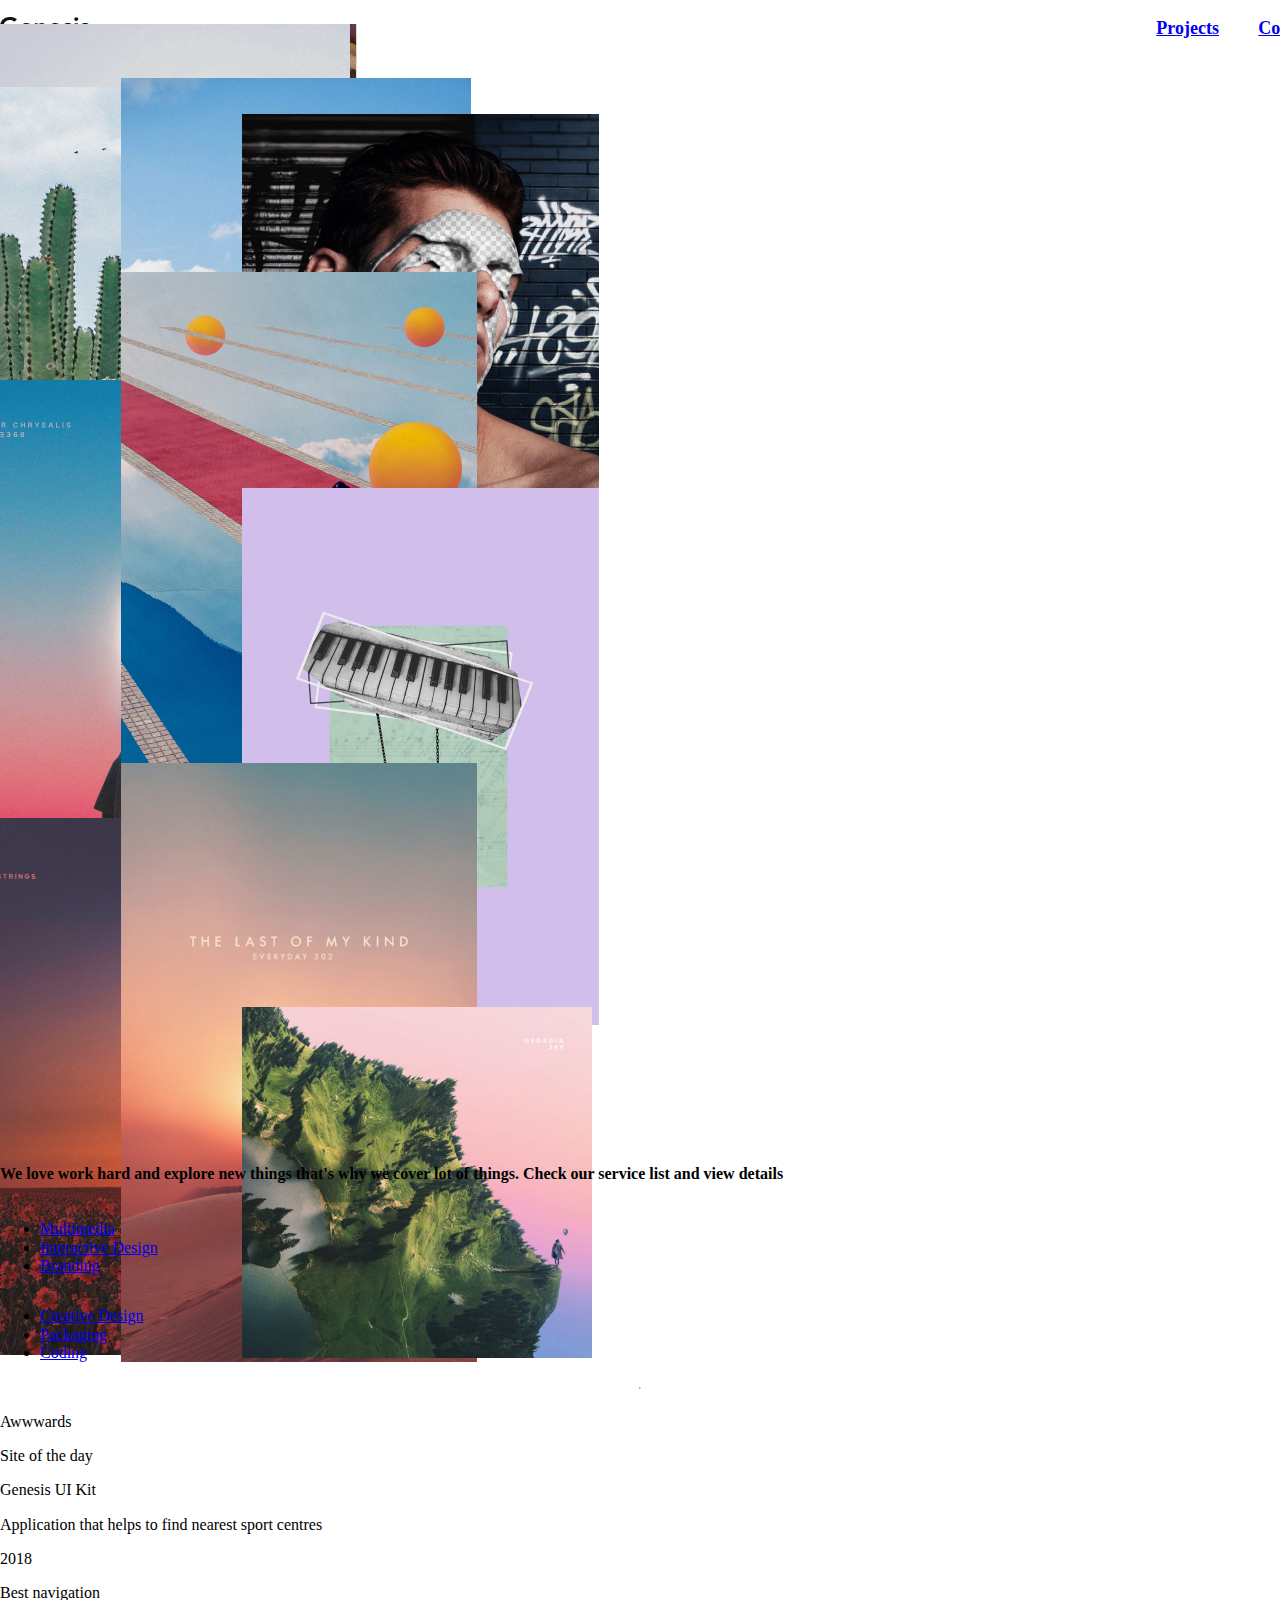
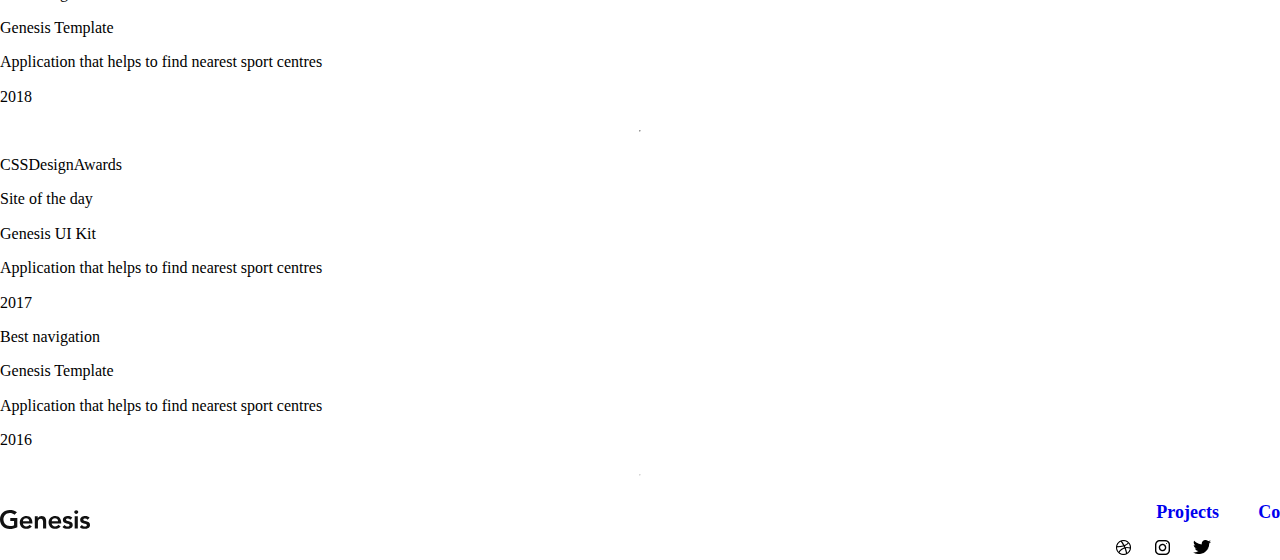
==== index.html @ 56c08fa0 "grid added" ====
<!DOCTYPE html>
<html lang="en">
    <head>
        
        <meta charset="utf-8">
        <meta name="viewport" content="width=device-width, initial-scale=1.0">
        <link rel="preconnect" href="https://fonts.googleapis.com">
        <link rel="preconnect" href="https://fonts.gstatic.com" crossorigin>
        <link href="https://fonts.googleapis.com/css2?family=Mulish&display=swap" rel="stylesheet"> 
        <link rel="stylesheet" href="styles/normalize.css">
        <link rel="stylesheet" href="styles/index.css"> 
        <title>Genesis</title>
    </head>
<body>
    <div class="content-container"><!--remove-->
     
        <nav class="header">
            
            <div>
               <a class="header-logo" href="#"><img src="images/Logo.svg" alt="logo"></a>
            </div>
            <div class="header-links">
            <ul> 
                <li><a class="header-text" href="pages/project-details.html">Projects</a></li>
                <li><a class="header-text" href="pages/contact.html">Contact</a></li>
            </ul>
            </div>
            
        </nav>
    </div>
    <div>
        <h2 class="main-title">Shooting Stars</h2>
        <p class="title-info">Hello, I'm Bakhtiyar Sattarov, product designer with 
            experience in studios and startups</p>
    </div>
        <div>
        <p class="design-line">______</p>
        <p>Design is about progress</p>

        </div>
        <div class="collage-container">
            <img class="collage1" src="images/Img1.png" alt="">
            <img class="collage2" src="images/Img2.png" alt="">
            <img class="collage3" src="images/Img3.png" alt="">
            <img class="collage4" src="images/Img4.png" alt="">
            <img class="collage5" src="images/Img5.png" alt="">
            <img class="collage6" src="images/Img6.png" alt="">
            <img class="collage7" src="images/Img7.png" alt="">
            <img class="collage8" src="images/Img8.png" alt="">
            <img class="collage9" src="images/Img9.png" alt="">
            <img class="collage10" src="images/Img10.png" alt="">
            <img class="collage11" src="images/Img11.png" alt="">
            <img class="collage12" src="images/Img12.png" alt="">
        </div>
        <div>
            <h4 class="heading-text">We love work hard and explore new things that's why
                we cover lot of things. Check our service list and view details</h4>
        </div>
        <div>
    <ul>
        <li><a class="service-1" href="#">Multimedia</a></li>
        <li><a class="service-1" href="#">Interactive Design</a></li>
        <li><a class="service-1" href="#">Branding</a></li>
    </ul>
</div>
<div>
    
    <ul>
        <li><a class="service-2" href="#">Creative Design</a></li>
        <li><a class="service-2" href="#">Packaging</a></li>
        <li><a class="service-2" href="#">Coding</a></li>
    </ul>
</div>
<hr class="line-1">

<div class>
    <p class="awards-main-txt">Awwwards</p>
    <p class="awards-bold-txt">Site of the day</p>
    <p class="awards-regular-txt">Genesis UI Kit</p>
    <p class="awards-light-txt">Application that helps to find nearest sport centres</p>
    <p class="awards-year">2018</p>

    <p class="awards-bold-txt">Best navigation</p>
    <p class="awards-regular-txt">Genesis Template</p>
    <p class="awards-light-txt">Application that helps to find nearest sport centres</p>
    <p class="awards-year">2018</p>
    </div>
    <hr>
    <div>
    <p class="awards-main-txt">CSSDesignAwards</p>
    <p class="awards-bold-txt">Site of the day</p>
    <p class="awards-regular-txt">Genesis UI Kit</p>
    <p class="awards-light-txt">Application that helps to find nearest sport centres</p>
    <p class="awards-year">2017</p>
    <p class="awards-bold-txt">Best navigation</p>
    <p class="awards-regular-txt">Genesis Template</p>
    <p class="awards-light-txt">Application that helps to find nearest sport centres</p>
    <p class="awards-year">2016</p>
</div>
<hr class="footer-line">
    <footer>
        <div>
    <a class="footer-logo" href="#"><img src="images/Logo.svg" alt="logo"></a>
        </div>
        <div>
    <ul> 
        <li><a class="footer-links" href="pages/project-details.html">Projects</a></li>
        <li><a class="footer-links" href="pages/contact.html">Contact</a></li>
    </ul>
  <div class="footer-logos">
    <a href="#"><img src="images/dribbble-logo.png" alt="dribble logo"></a>
    <a href="#"><img src="images/instagram-logo.png" alt="instagram logo"></a>
    <a href="#"><img src="images/twitter-logo.png" alt="twitter logo"></a>
  </div>
</div>
</footer>

</body>
</html>
---- styles/index.css ----
.header{display:flex;justify-content:space-between;align-items:center}.header-text .links{display:flex;max-width:353px;width:100%;justify-content:space-between;align-items:center}.header ul{display:flex;font-size:18px;font-weight:700;max-width:163px;width:100%;list-style-type:none;justify-content:space-between}body{max-width:1400px;margin:auto;display:flex;flex-direction:column}.collage-container{display:grid;grid-template-columns:repeat(32,1fr);grid-template-rows:repeat(9,1fr);align-content:center;gap:1%;width:100%;height:100vh}.collage1{grid-column:1/9;grid-row:1/5}.collage2{grid-column:1/8;grid-row:1/5}.collage3{grid-column:1/12;grid-row:1/5}.collage4{grid-column:1/5;grid-row:8/18}.collage5{grid-column:4/7;grid-row:7/15}.collage6{grid-column:7/10;grid-row:11/19}.collage7{grid-column:1/5;grid-row:16/25}.collage8{grid-column:4/7;grid-row:14/24}.collage9{grid-column:7/10;grid-row:18/28}.collage10{grid-column:1/5;grid-row:24/33}.collage11{grid-column:4/7;grid-row:23/33}.collage12{grid-column:7/10;grid-row:27/33}footer{display:flex;justify-content:space-between;align-items:center}footer img{max-width:90px}footer .footer-text{display:flex;flex-direction:row-reverse}footer .links{display:flex;max-width:353px;width:100%;justify-content:space-between;align-items:center}footer ul{display:flex;font-size:18px;font-weight:700;max-width:163px;width:100%;list-style-type:none;justify-content:space-between}footer ul a{display:flex;text-decoration:none}footer .footer-logos{display:flex;justify-content:space-between;max-width:95px;width:100%}.footer-line{opacity:0.4}body{max-width:1400px;margin:auto;display:flex;flex-direction:column}h2{font-family:"mulish",sans-serif;color:#4A4FF2}
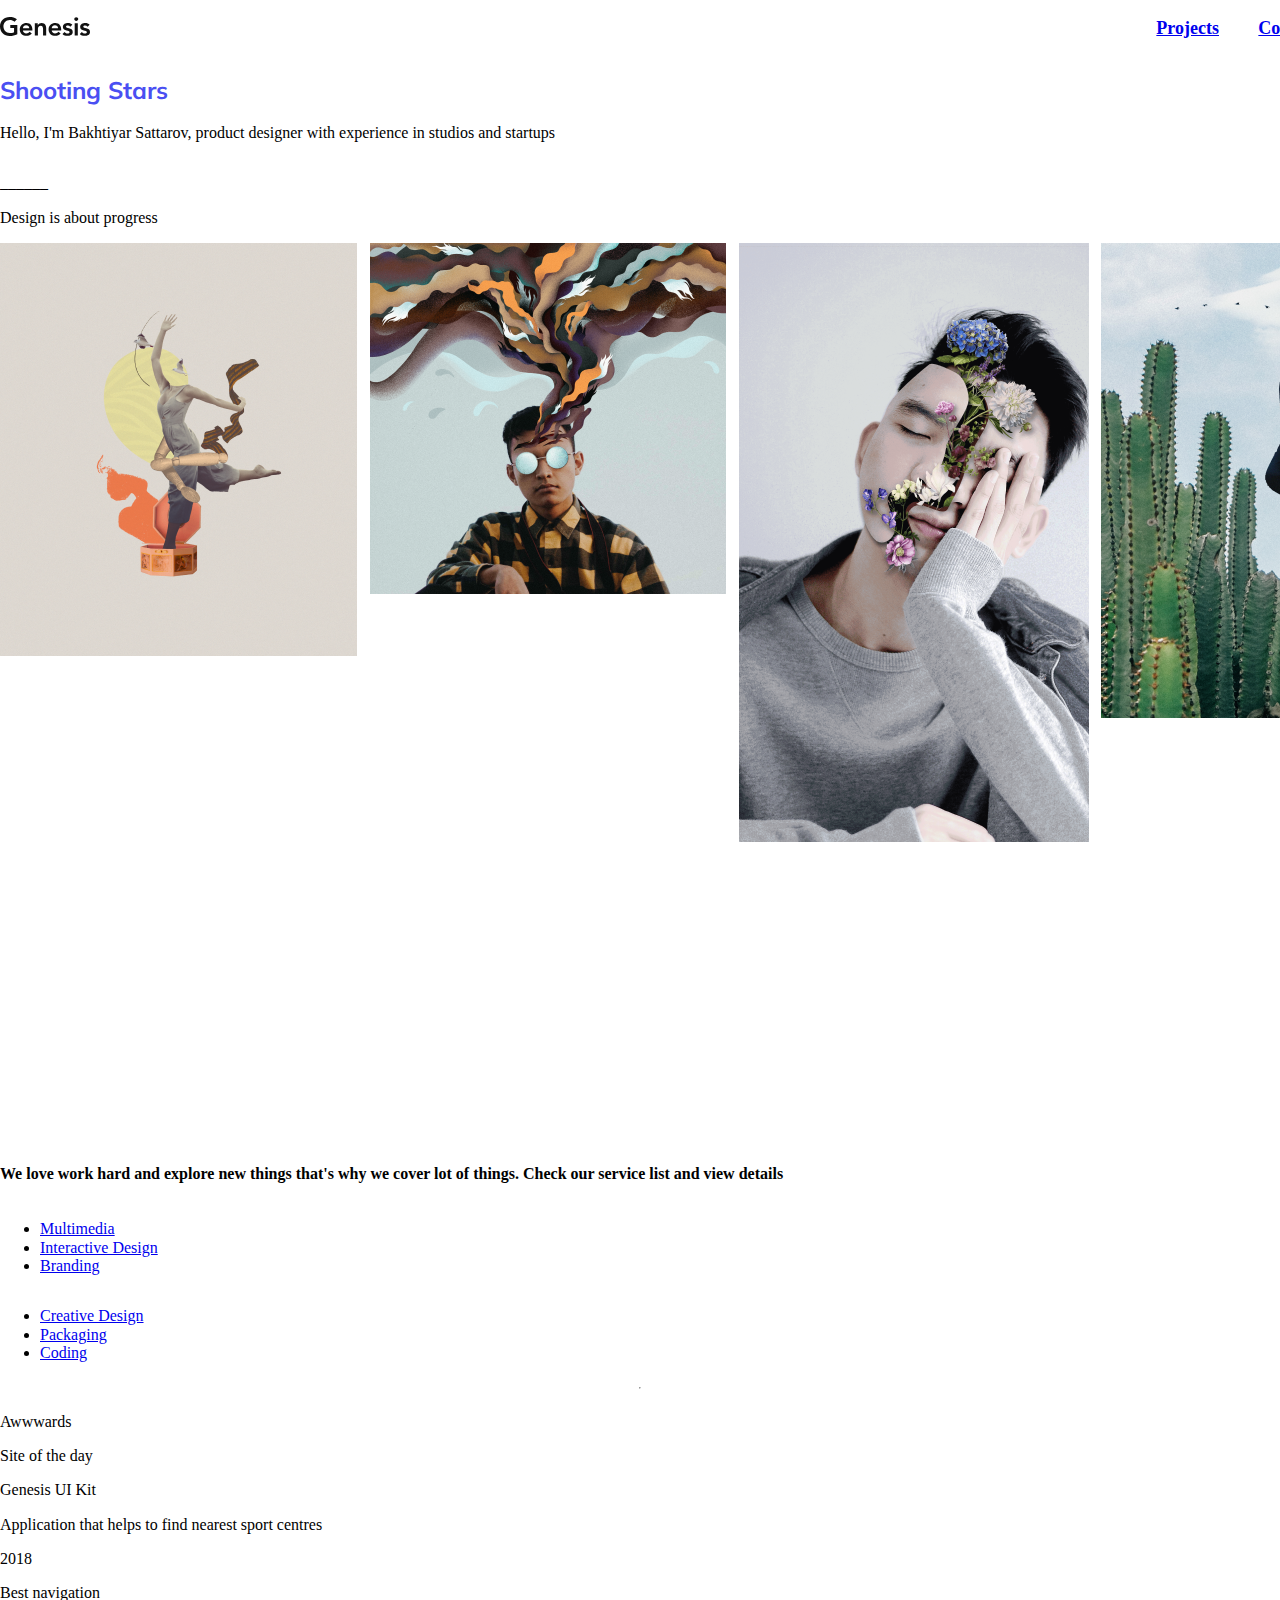
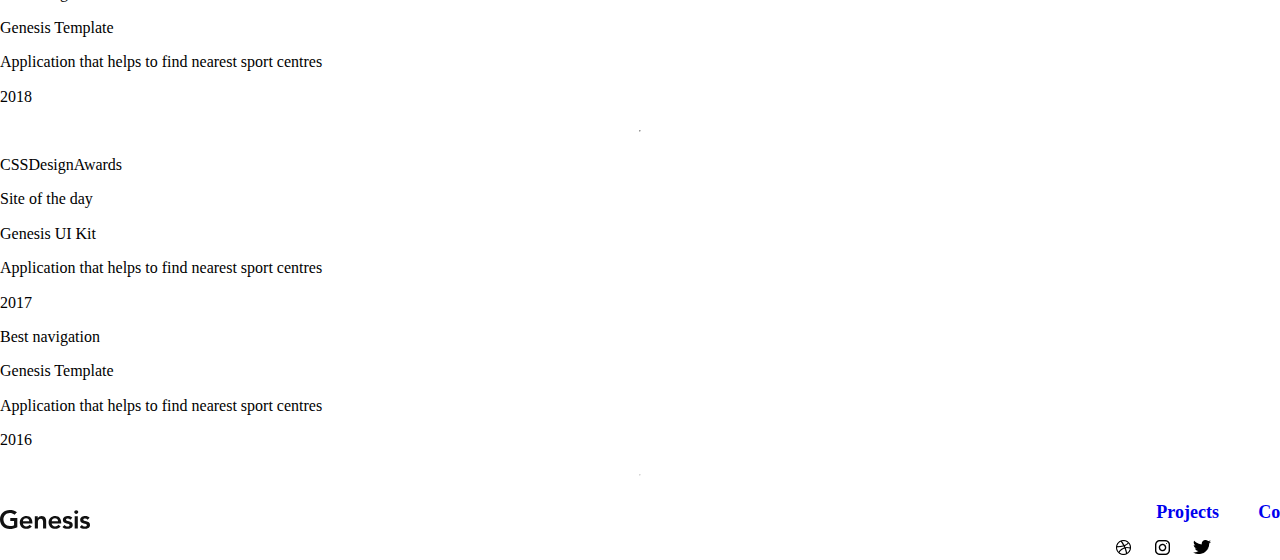
==== commit 2cbd804d: "configured grid" ====
--- a/index.html
+++ b/index.html
@@ -38,20 +38,22 @@
         <p>Design is about progress</p>
 
         </div>
+        <section class="img-position">
         <div class="collage-container">
-            <img class="collage1" src="images/Img1.png" alt="">
-            <img class="collage2" src="images/Img2.png" alt="">
-            <img class="collage3" src="images/Img3.png" alt="">
-            <img class="collage4" src="images/Img4.png" alt="">
-            <img class="collage5" src="images/Img5.png" alt="">
-            <img class="collage6" src="images/Img6.png" alt="">
-            <img class="collage7" src="images/Img7.png" alt="">
-            <img class="collage8" src="images/Img8.png" alt="">
-            <img class="collage9" src="images/Img9.png" alt="">
-            <img class="collage10" src="images/Img10.png" alt="">
-            <img class="collage11" src="images/Img11.png" alt="">
-            <img class="collage12" src="images/Img12.png" alt="">
+            <div class="collage-img1 column-left"><img class="collage1" src="images/Img1.png" alt="collage image"></div>
+            <div class="collage-img2 column-middle"><img class="collage2" src="images/Img2.png" alt="collage image"></div>
+            <div class="collage-img3 column-right"><img class="collage3" src="images/Img3.png" alt="collage image"></div>
+            <div class="collage-img4 column-left"><img class="collage4" src="images/Img4.png" alt="collage image"></div>
+            <div class="collage-img5 column-middle"><img class="collage5" src="images/Img5.png" alt="collage image"></div>
+            <div class="collage-img6 column-right"><img class="collage6" src="images/Img6.png" alt="collage image"></div>
+            <div class="collage-img7 column-left"><img class="collage7" src="images/Img7.png" alt="collage image"></div>
+            <div class="collage-img8 column-middle"><img class="collage8" src="images/Img8.png" alt="collage image"></div>
+            <div class="collage-img9 column-right"><img class="collage9" src="images/Img9.png" alt="collage image"></div>
+            <div class="collage-img10 column-left"><img class="collage10" src="images/Img10.png" alt="collage image"></div>
+            <div class="collage-img11 column-middle"><img class="collage11" src="images/Img11.png" alt="collage image"></div>
+            <div class="collage-img12 column-right"><img class="collage12" src="images/Img12.png" alt="collage image"></div>
         </div>
+        </section>
         <div>
             <h4 class="heading-text">We love work hard and explore new things that's why
                 we cover lot of things. Check our service list and view details</h4>
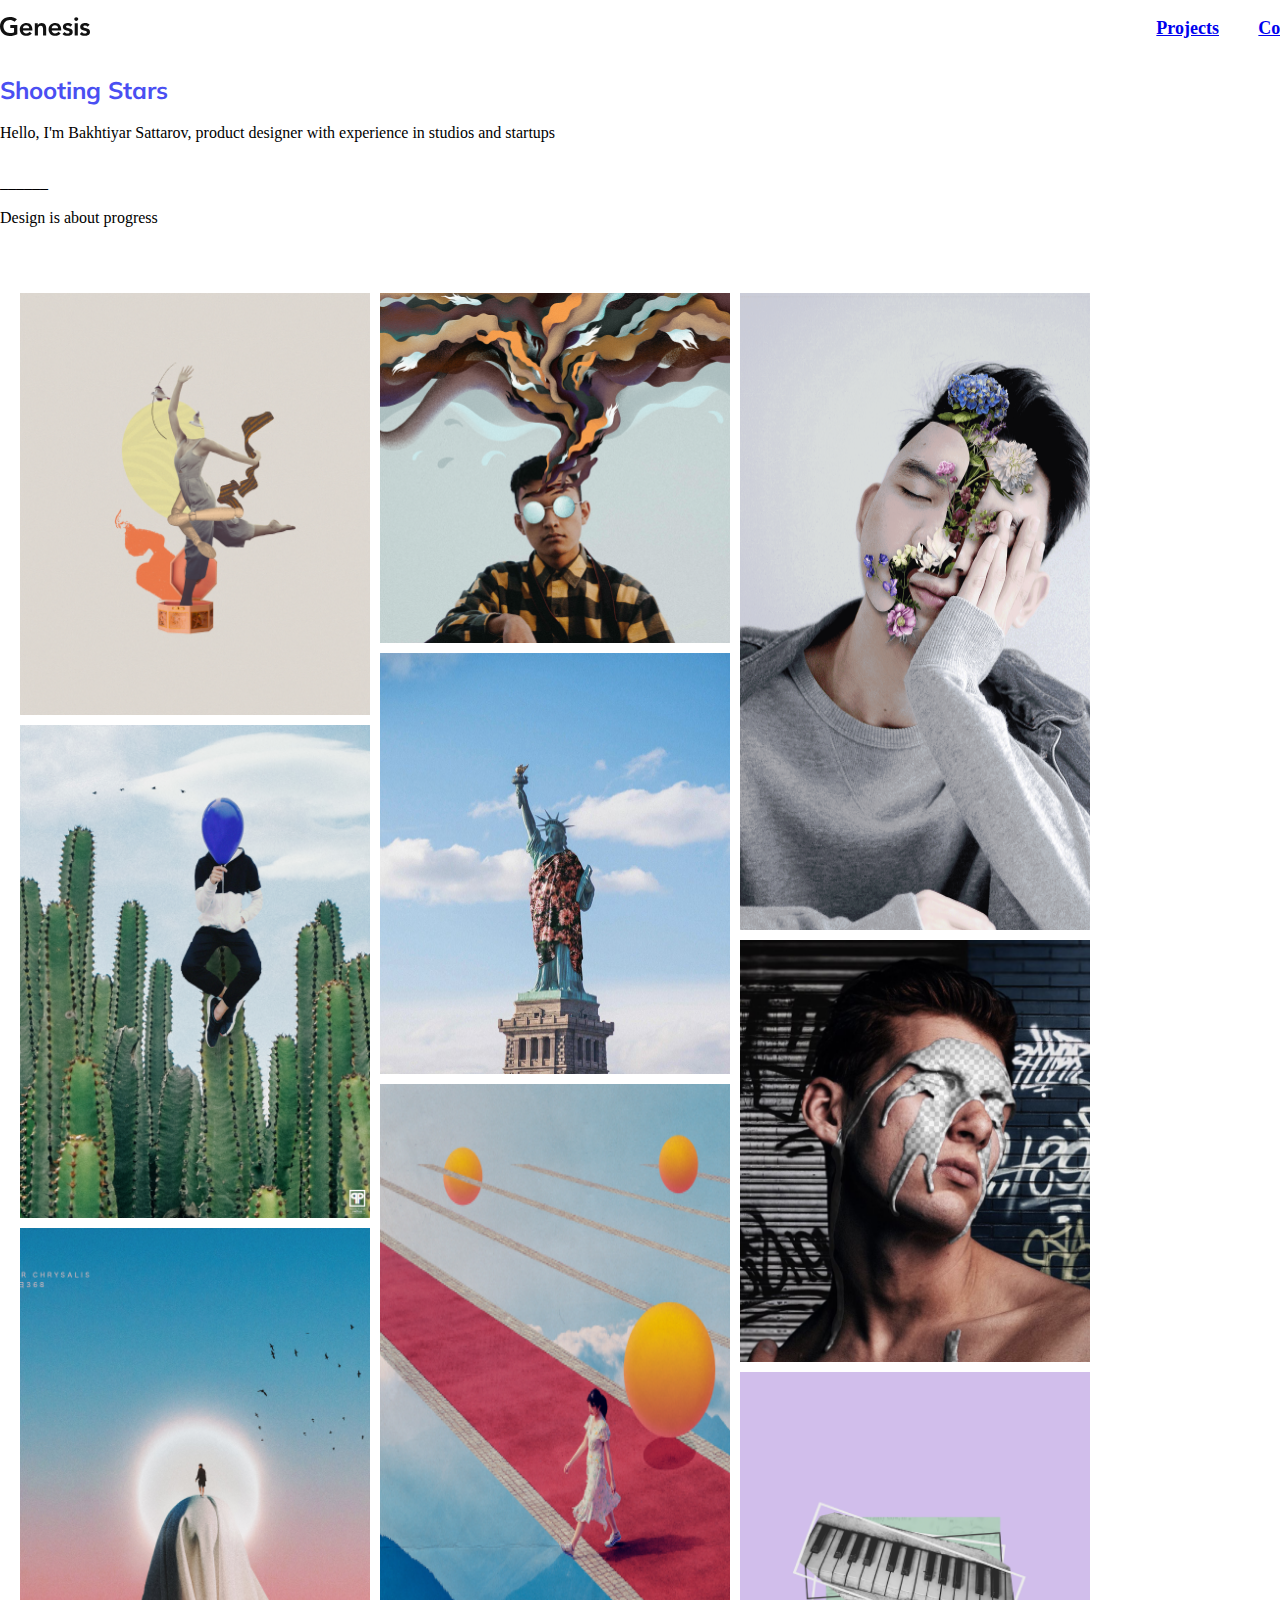
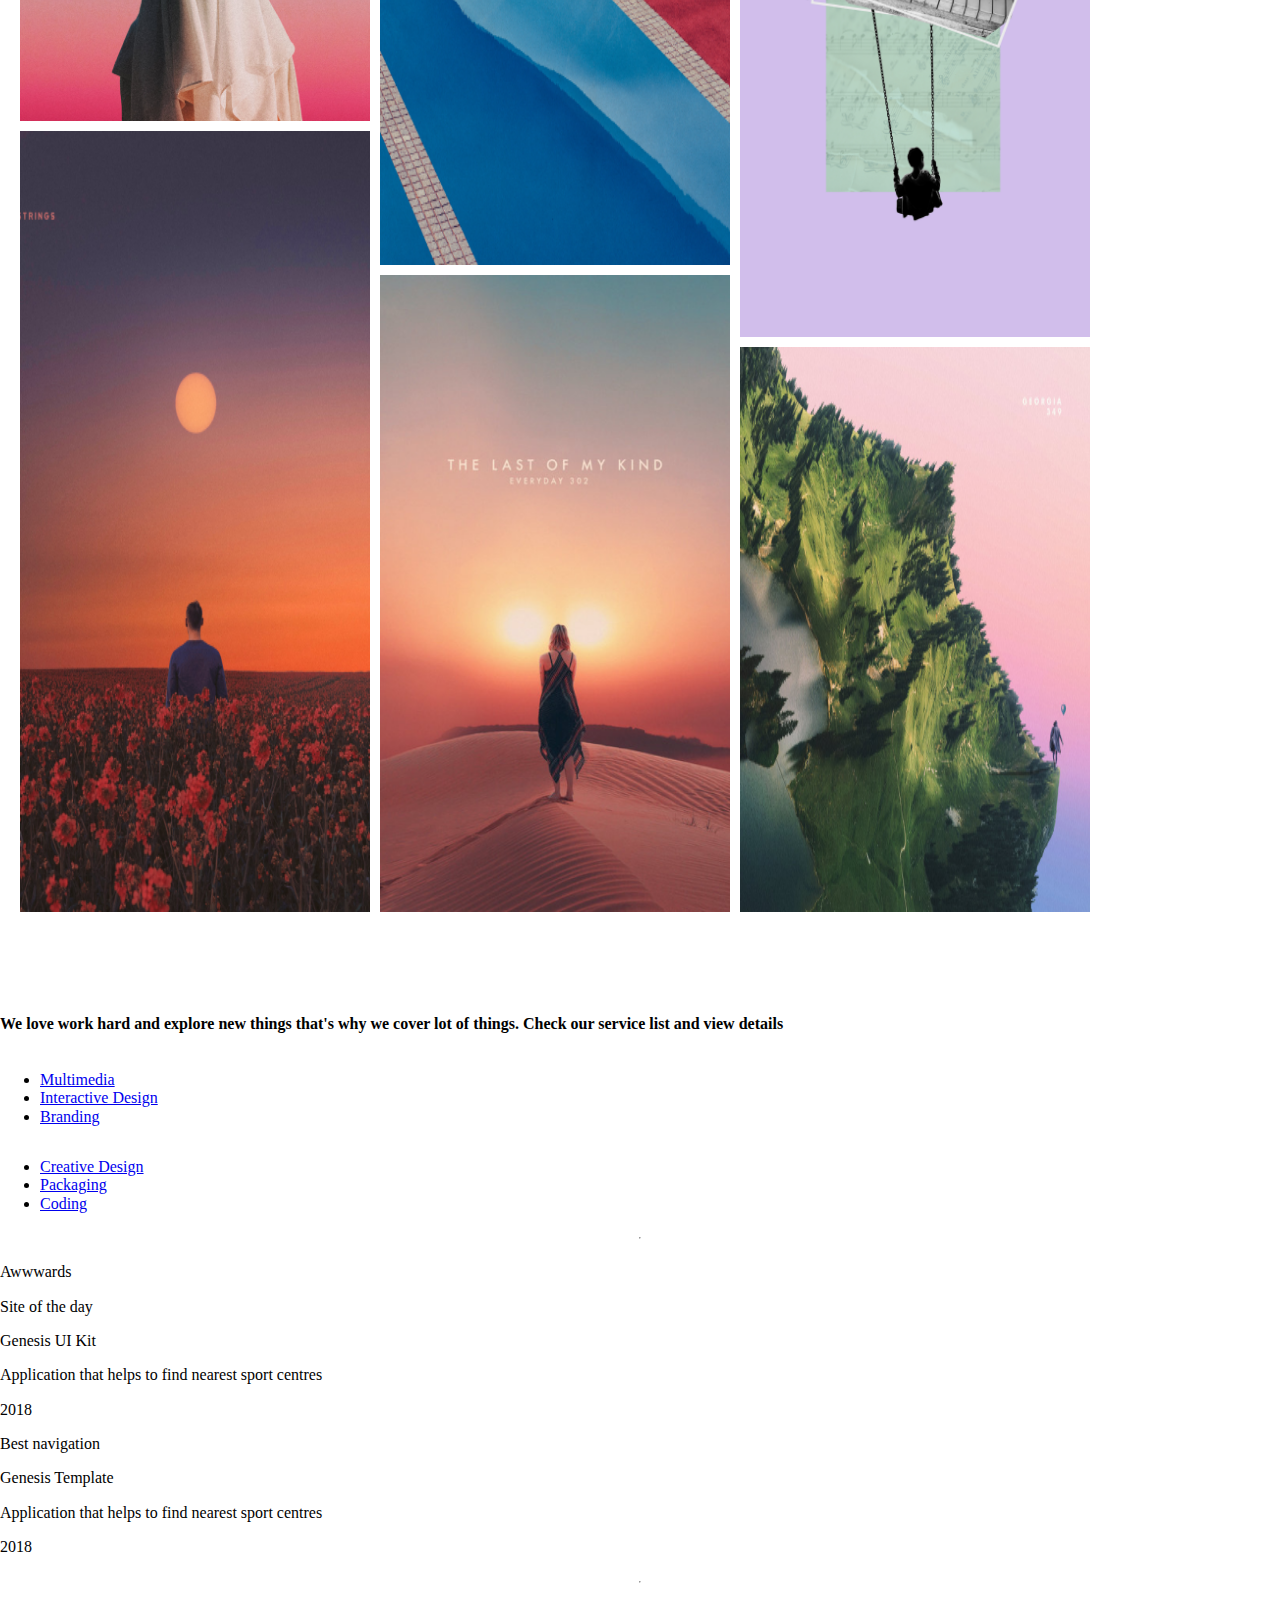
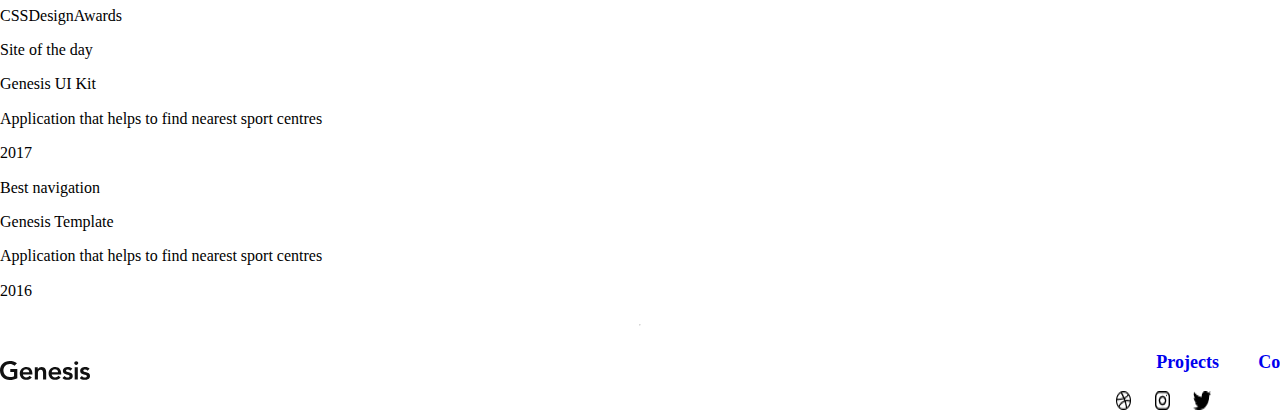
==== commit 5e7c1177: "configurations in main" ====
--- a/index.html
+++ b/index.html
@@ -38,22 +38,23 @@
         <p>Design is about progress</p>
 
         </div>
-        <section class="img-position">
+        <section class="grid-position">
         <div class="collage-container">
-            <div class="collage-img1 column-left"><img class="collage1" src="images/Img1.png" alt="collage image"></div>
-            <div class="collage-img2 column-middle"><img class="collage2" src="images/Img2.png" alt="collage image"></div>
-            <div class="collage-img3 column-right"><img class="collage3" src="images/Img3.png" alt="collage image"></div>
-            <div class="collage-img4 column-left"><img class="collage4" src="images/Img4.png" alt="collage image"></div>
-            <div class="collage-img5 column-middle"><img class="collage5" src="images/Img5.png" alt="collage image"></div>
-            <div class="collage-img6 column-right"><img class="collage6" src="images/Img6.png" alt="collage image"></div>
-            <div class="collage-img7 column-left"><img class="collage7" src="images/Img7.png" alt="collage image"></div>
-            <div class="collage-img8 column-middle"><img class="collage8" src="images/Img8.png" alt="collage image"></div>
-            <div class="collage-img9 column-right"><img class="collage9" src="images/Img9.png" alt="collage image"></div>
-            <div class="collage-img10 column-left"><img class="collage10" src="images/Img10.png" alt="collage image"></div>
-            <div class="collage-img11 column-middle"><img class="collage11" src="images/Img11.png" alt="collage image"></div>
-            <div class="collage-img12 column-right"><img class="collage12" src="images/Img12.png" alt="collage image"></div>
+            <div class="collage-img1 column-left collage1"><img src="images/Img1.png" alt="collage image"></div>
+            <div class="collage-img2 column-middle collage2"><img src="images/Img2.png" alt="collage image"></div>
+            <div class="collage-img3 column-right collage3"><img src="images/Img3.png" alt="collage image"></div>
+            <div class="collage-img4 column-left collage4"><img src="images/Img4.png" alt="collage image"></div>
+            <div class="collage-img5 column-middle collage5"><img src="images/Img5.png" alt="collage image"></div>
+            <div class="collage-img6 column-right collage6"><img src="images/Img6.png" alt="collage image"></div>
+            <div class="collage-img7 column-left collage7"><img src="images/Img7.png" alt="collage image"></div>
+            <div class="collage-img8 column-middle collage8"><img src="images/Img8.png" alt="collage image"></div>
+            <div class="collage-img9 column-right collage9"><img src="images/Img9.png" alt="collage image"></div>
+            <div class="collage-img10 column-left collage10"><img src="images/Img10.png" alt="collage image"></div>
+            <div class="collage-img11 column-middle collage11"><img src="images/Img11.png" alt="collage image"></div>
+            <div class="collage-img12 column-right collage12"><img src="images/Img12.png" alt="collage image"></div>
         </div>
         </section>
+       
         <div>
             <h4 class="heading-text">We love work hard and explore new things that's why
                 we cover lot of things. Check our service list and view details</h4>
@@ -99,6 +100,7 @@
     <p class="awards-light-txt">Application that helps to find nearest sport centres</p>
     <p class="awards-year">2016</p>
 </div>
+        
 <hr class="footer-line">
     <footer>
         <div>
--- a/styles/index.css
+++ b/styles/index.css
@@ -1 +1 @@
-.header{display:flex;justify-content:space-between;align-items:center}.header-text .links{display:flex;max-width:353px;width:100%;justify-content:space-between;align-items:center}.header ul{display:flex;font-size:18px;font-weight:700;max-width:163px;width:100%;list-style-type:none;justify-content:space-between}body{max-width:1400px;margin:auto;display:flex;flex-direction:column}.collage-container{display:grid;grid-template-columns:repeat(32,1fr);grid-template-rows:repeat(9,1fr);align-content:center;gap:1%;width:100%;height:100vh}.collage1{grid-column:1/9;grid-row:1/5}.collage2{grid-column:1/8;grid-row:1/5}.collage3{grid-column:1/12;grid-row:1/5}.collage4{grid-column:1/5;grid-row:8/18}.collage5{grid-column:4/7;grid-row:7/15}.collage6{grid-column:7/10;grid-row:11/19}.collage7{grid-column:1/5;grid-row:16/25}.collage8{grid-column:4/7;grid-row:14/24}.collage9{grid-column:7/10;grid-row:18/28}.collage10{grid-column:1/5;grid-row:24/33}.collage11{grid-column:4/7;grid-row:23/33}.collage12{grid-column:7/10;grid-row:27/33}footer{display:flex;justify-content:space-between;align-items:center}footer img{max-width:90px}footer .footer-text{display:flex;flex-direction:row-reverse}footer .links{display:flex;max-width:353px;width:100%;justify-content:space-between;align-items:center}footer ul{display:flex;font-size:18px;font-weight:700;max-width:163px;width:100%;list-style-type:none;justify-content:space-between}footer ul a{display:flex;text-decoration:none}footer .footer-logos{display:flex;justify-content:space-between;max-width:95px;width:100%}.footer-line{opacity:0.4}body{max-width:1400px;margin:auto;display:flex;flex-direction:column}h2{font-family:"mulish",sans-serif;color:#4A4FF2}+.header{display:flex;justify-content:space-between;align-items:center}.header-text .links{display:flex;max-width:353px;width:100%;justify-content:space-between;align-items:center}.header ul{display:flex;font-size:18px;font-weight:700;max-width:163px;width:100%;list-style-type:none;justify-content:space-between}body{max-width:1400px;margin:auto;display:flex;flex-direction:column}.grid-position{display:flex;justify-content:center;align-items:flex-start;max-width:1110px;width:100%;box-sizing:border-box;margin-top:50px;margin-bottom:10px;padding:0 20px}.collage-container{display:grid;grid-template-columns:repeat(9,1fr);grid-template-rows:repeat(32,1fr);width:100%;grid-gap:10px}img{width:100%;height:100%;overflow:hidden}.column-left{grid-column:1/4}.column-middle{grid-column:4/7}.column-right{grid-column:7/10}.collage1{grid-row:1/7}.collage2{grid-row:1/6}.collage3{grid-row:1/10}.collage4{grid-row:7/14}.collage5{grid-row:6/12}.collage6{grid-row:10/16}.collage7{grid-row:14/21}.collage8{grid-row:12/23}.collage9{grid-row:16/24}.collage10{grid-row:21/32}.collage11{grid-row:23/32}.collage12{grid-row:24/32}footer{display:flex;justify-content:space-between;align-items:center}footer img{max-width:90px}footer .footer-text{display:flex;flex-direction:row-reverse}footer .links{display:flex;max-width:353px;width:100%;justify-content:space-between;align-items:center}footer ul{display:flex;font-size:18px;font-weight:700;max-width:163px;width:100%;list-style-type:none;justify-content:space-between}footer ul a{display:flex;text-decoration:none}footer .footer-logos{display:flex;justify-content:space-between;max-width:95px;width:100%}.footer-line{opacity:0.4}body{max-width:1400px;margin:auto;display:flex;flex-direction:column;font-style:"mulish",sans-serif}h2{font-family:"mulish",sans-serif;color:#4A4FF2}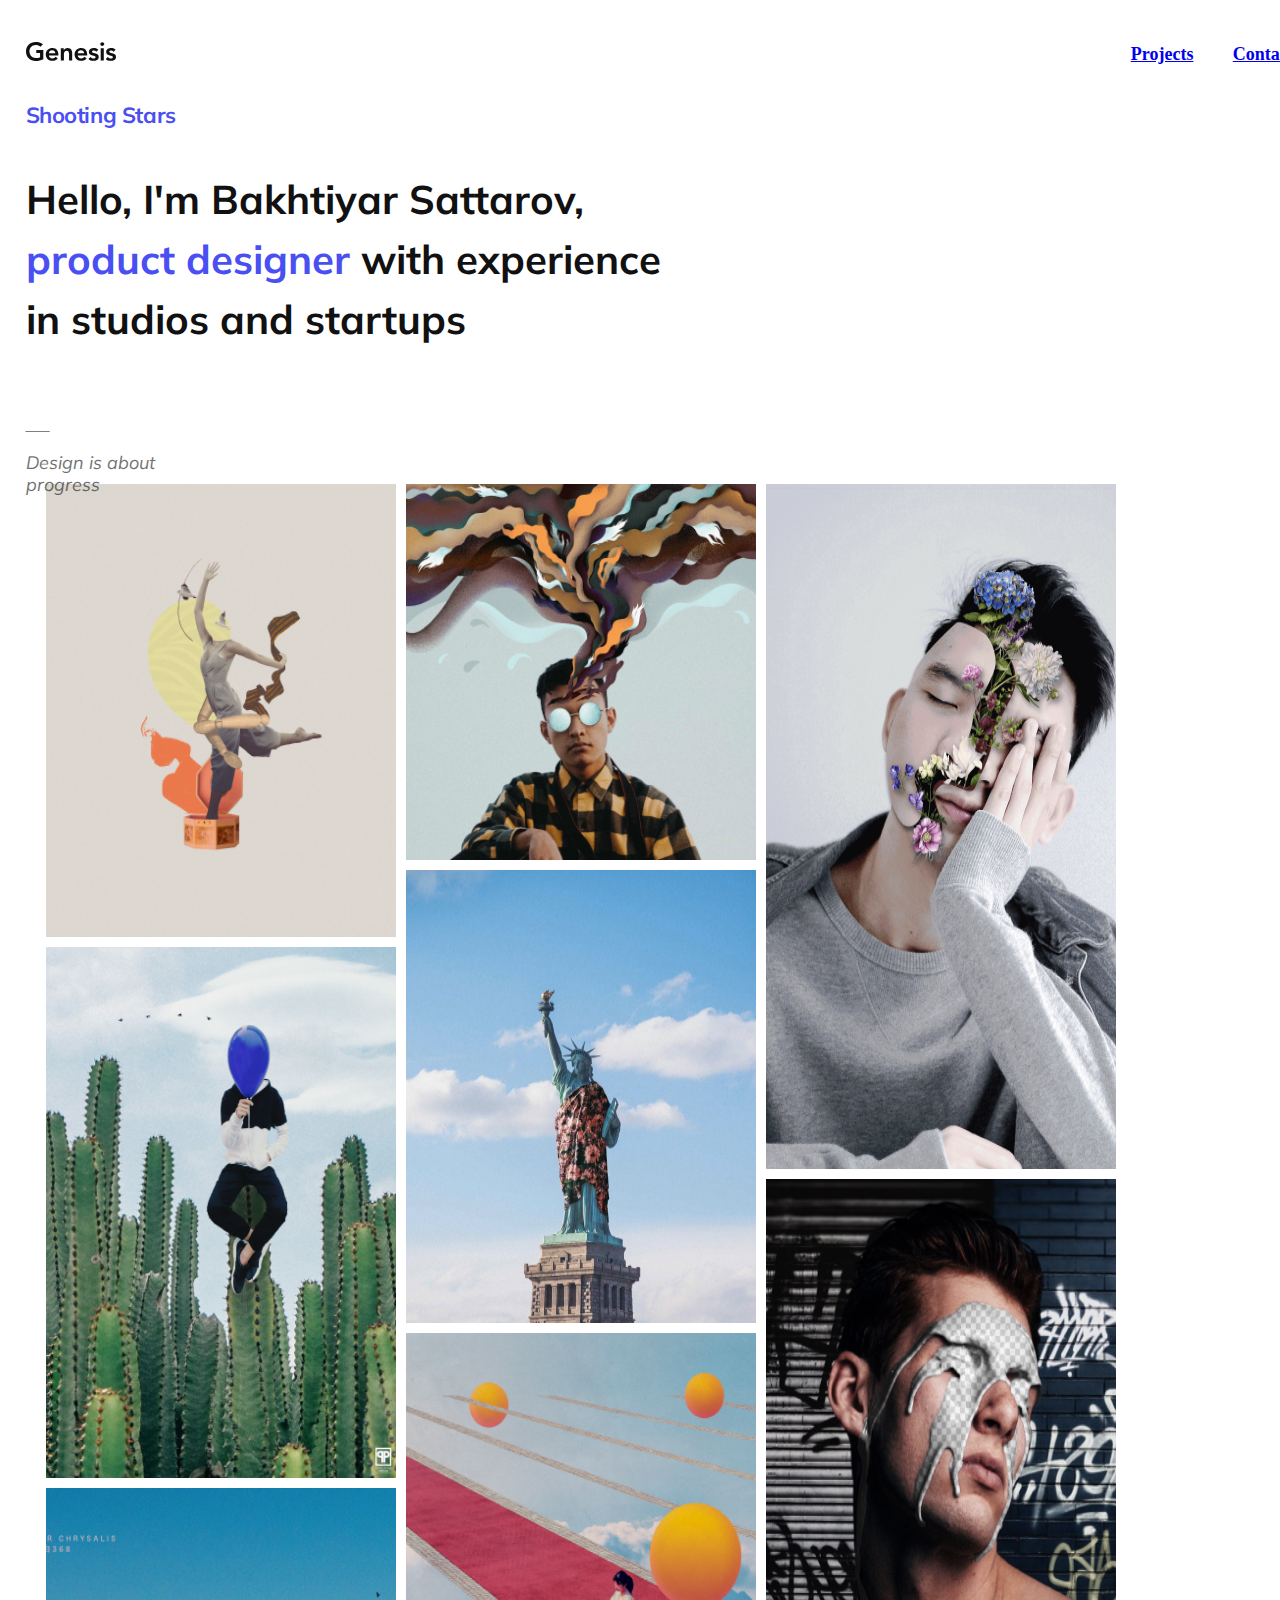
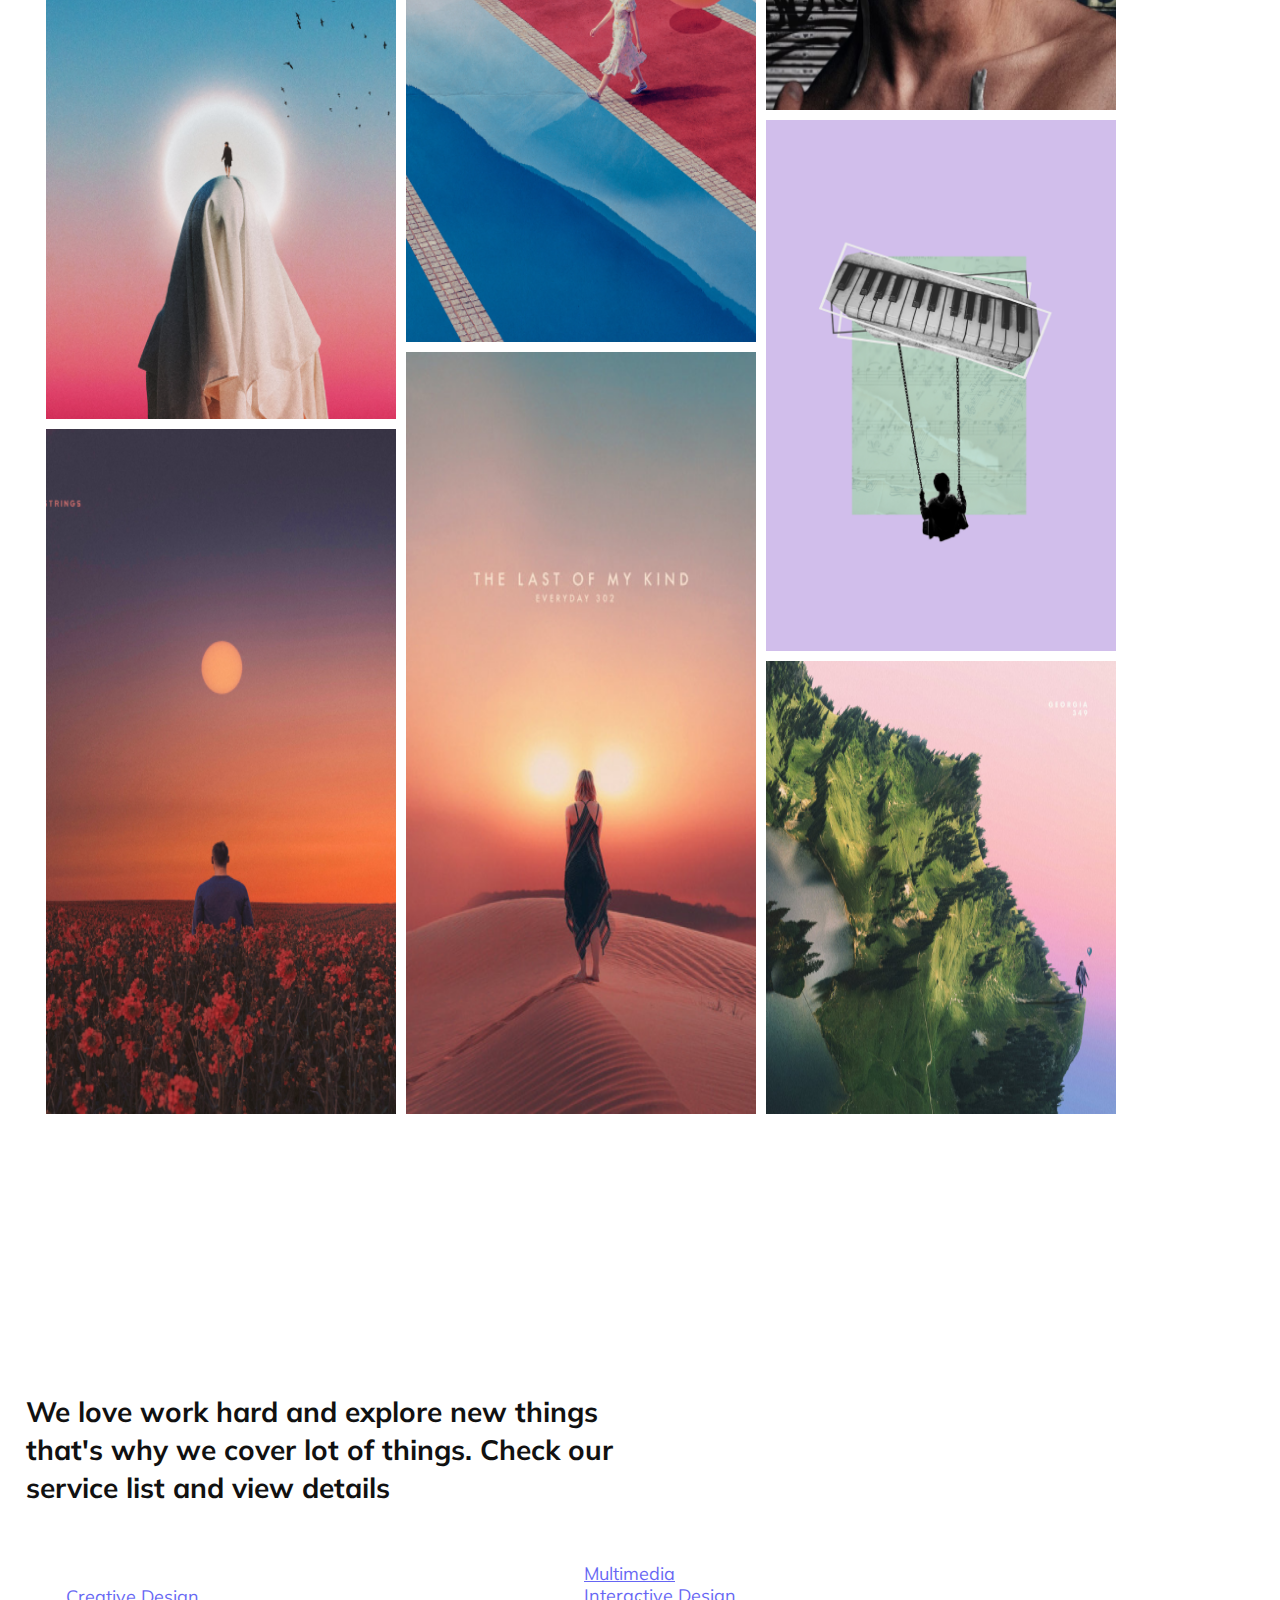
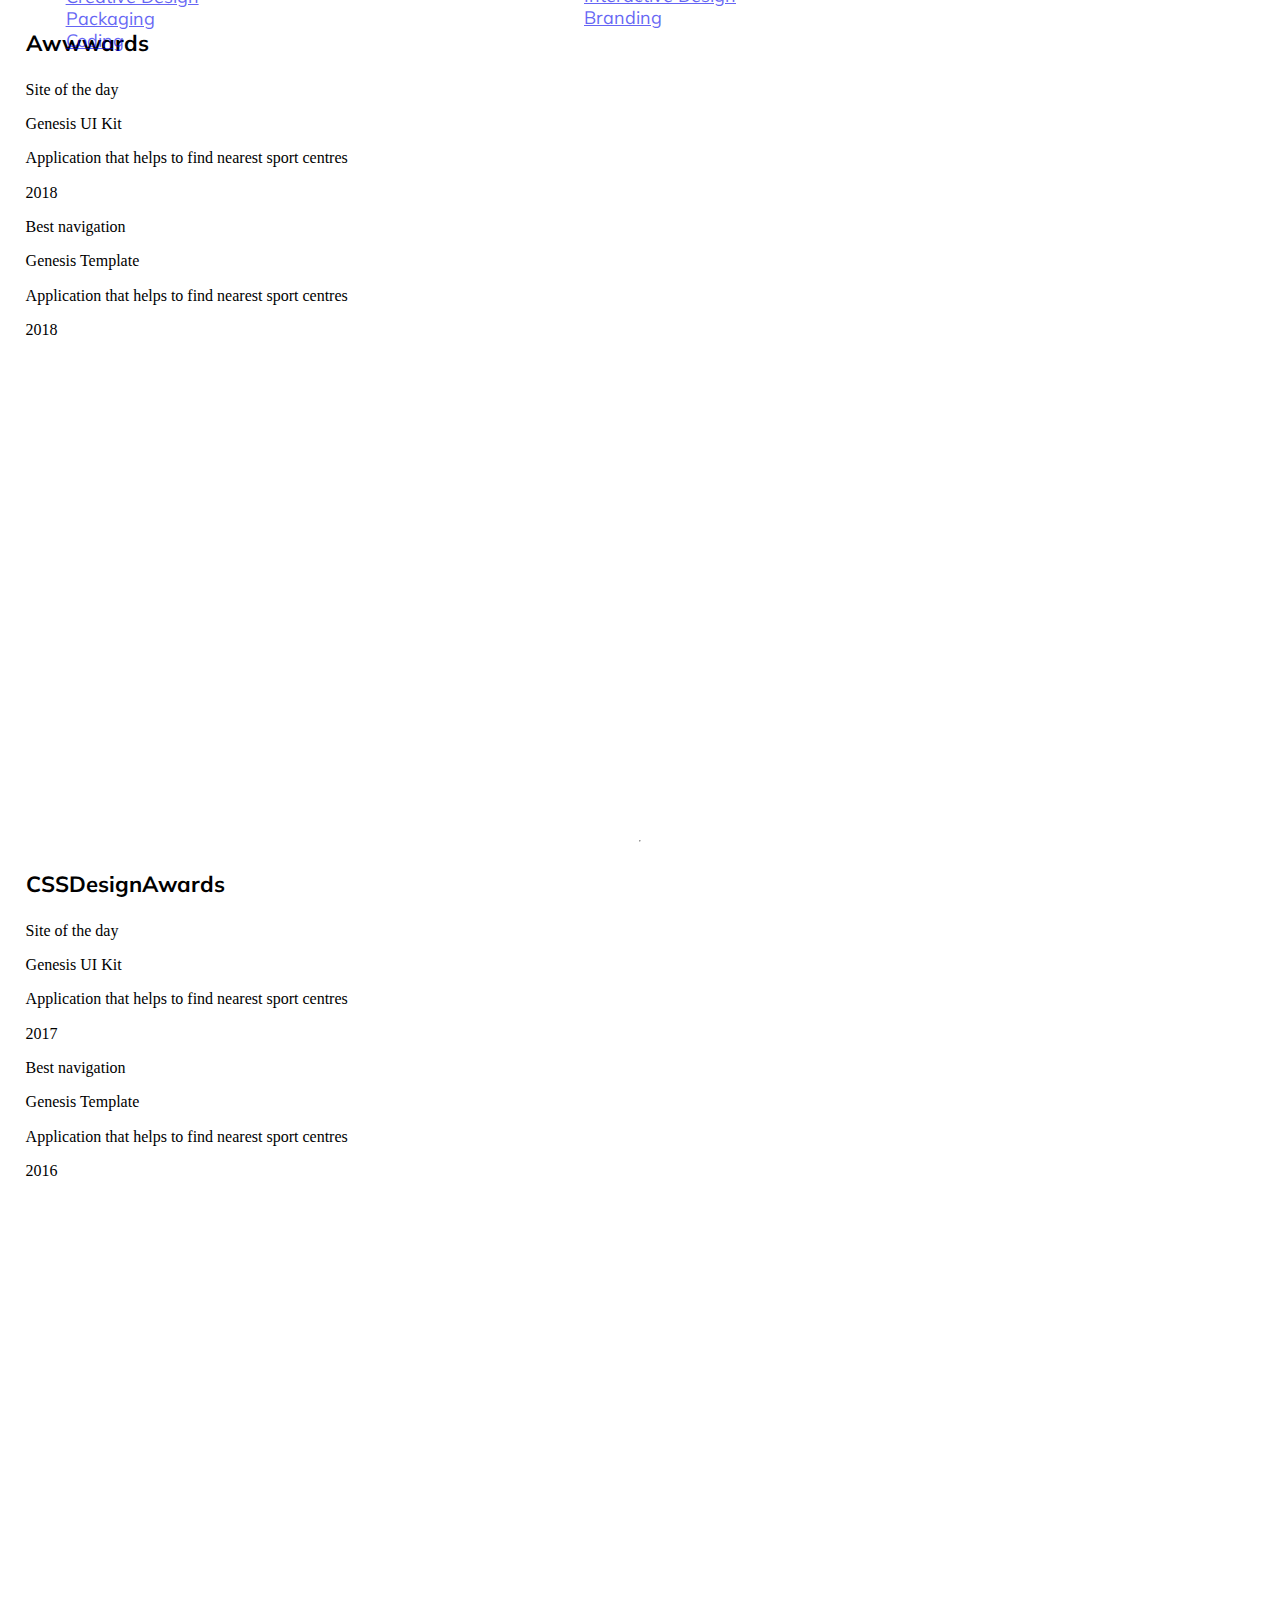
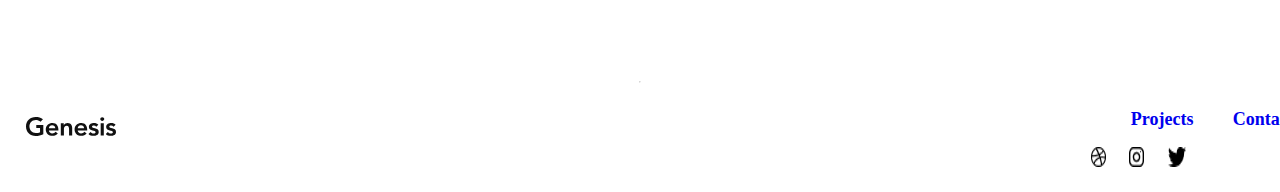
==== commit d3207f2b: "main file deleted and moved to index" ====
--- a/index.html
+++ b/index.html
@@ -30,14 +30,13 @@
     </div>
     <div>
         <h2 class="main-title">Shooting Stars</h2>
-        <p class="title-info">Hello, I'm Bakhtiyar Sattarov, product designer with 
+        <p class="title-info">Hello, I'm Bakhtiyar Sattarov, <span class="colored-txt">product designer</span> with 
             experience in studios and startups</p>
     </div>
-        <div>
-        <p class="design-line">______</p>
-        <p>Design is about progress</p>
-
-        </div>
+       <div class="design-right">
+        <p class="design-line">___</p>
+        <p class="design-text">Design is about progress</p>
+       </div>
         <section class="grid-position">
         <div class="collage-container">
             <div class="collage-img1 column-left collage1"><img src="images/Img1.png" alt="collage image"></div>
@@ -59,24 +58,23 @@
             <h4 class="heading-text">We love work hard and explore new things that's why
                 we cover lot of things. Check our service list and view details</h4>
         </div>
-        <div>
-    <ul>
+    <div class="service-left">
+    <ul class="services">
         <li><a class="service-1" href="#">Multimedia</a></li>
-        <li><a class="service-1" href="#">Interactive Design</a></li>
-        <li><a class="service-1" href="#">Branding</a></li>
+        <li><a class="service-2" href="#">Interactive Design</a></li>
+        <li><a class="service-3" href="#">Branding</a></li>
     </ul>
-</div>
-<div>
-    
-    <ul>
-        <li><a class="service-2" href="#">Creative Design</a></li>
-        <li><a class="service-2" href="#">Packaging</a></li>
-        <li><a class="service-2" href="#">Coding</a></li>
-    </ul>
+    </div>
+      <div class="service-right">
+      <ul class="services">
+        <li><a class="service-4" href="#">Creative Design</a></li>
+        <li><a class="service-5" href="#">Packaging</a></li>
+        <li><a class="service-6" href="#">Coding</a></li>
+      </ul>
 </div>
 <hr class="line-1">
 
-<div class>
+<div class="awards">
     <p class="awards-main-txt">Awwwards</p>
     <p class="awards-bold-txt">Site of the day</p>
     <p class="awards-regular-txt">Genesis UI Kit</p>
@@ -88,9 +86,9 @@
     <p class="awards-light-txt">Application that helps to find nearest sport centres</p>
     <p class="awards-year">2018</p>
     </div>
-    <hr>
-    <div>
-    <p class="awards-main-txt">CSSDesignAwards</p>
+    <hr class="line-1">
+    <div class="awards">
+    <p class="awards-main-txt css-design">CSSDesignAwards</p>
     <p class="awards-bold-txt">Site of the day</p>
     <p class="awards-regular-txt">Genesis UI Kit</p>
     <p class="awards-light-txt">Application that helps to find nearest sport centres</p>
--- a/styles/index.css
+++ b/styles/index.css
@@ -1 +1 @@
-.header{display:flex;justify-content:space-between;align-items:center}.header-text .links{display:flex;max-width:353px;width:100%;justify-content:space-between;align-items:center}.header ul{display:flex;font-size:18px;font-weight:700;max-width:163px;width:100%;list-style-type:none;justify-content:space-between}body{max-width:1400px;margin:auto;display:flex;flex-direction:column}.grid-position{display:flex;justify-content:center;align-items:flex-start;max-width:1110px;width:100%;box-sizing:border-box;margin-top:50px;margin-bottom:10px;padding:0 20px}.collage-container{display:grid;grid-template-columns:repeat(9,1fr);grid-template-rows:repeat(32,1fr);width:100%;grid-gap:10px}img{width:100%;height:100%;overflow:hidden}.column-left{grid-column:1/4}.column-middle{grid-column:4/7}.column-right{grid-column:7/10}.collage1{grid-row:1/7}.collage2{grid-row:1/6}.collage3{grid-row:1/10}.collage4{grid-row:7/14}.collage5{grid-row:6/12}.collage6{grid-row:10/16}.collage7{grid-row:14/21}.collage8{grid-row:12/23}.collage9{grid-row:16/24}.collage10{grid-row:21/32}.collage11{grid-row:23/32}.collage12{grid-row:24/32}footer{display:flex;justify-content:space-between;align-items:center}footer img{max-width:90px}footer .footer-text{display:flex;flex-direction:row-reverse}footer .links{display:flex;max-width:353px;width:100%;justify-content:space-between;align-items:center}footer ul{display:flex;font-size:18px;font-weight:700;max-width:163px;width:100%;list-style-type:none;justify-content:space-between}footer ul a{display:flex;text-decoration:none}footer .footer-logos{display:flex;justify-content:space-between;max-width:95px;width:100%}.footer-line{opacity:0.4}body{max-width:1400px;margin:auto;display:flex;flex-direction:column;font-style:"mulish",sans-serif}h2{font-family:"mulish",sans-serif;color:#4A4FF2}+.header{display:flex;justify-content:space-between;align-items:center}.header-text .links{display:flex;max-width:353px;width:100%;justify-content:space-between;align-items:center}.header ul{display:flex;font-size:18px;font-weight:700;max-width:163px;width:100%;list-style:none;justify-content:space-between}footer{display:flex;justify-content:space-between;align-items:center}footer img{max-width:90px}footer .footer-text{display:flex;flex-direction:row-reverse}footer .links{display:flex;max-width:353px;width:100%;justify-content:space-between;align-items:center}footer ul{display:flex;font-size:18px;font-weight:700;max-width:163px;width:100%;list-style-type:none;justify-content:space-between}footer ul a{display:flex;text-decoration:none}footer .footer-logos{display:flex;justify-content:space-between;max-width:95px;width:100%}.footer-line{opacity:0.4}body{max-width:1400px;margin:auto;display:flex;flex-direction:column;font-style:"mulish",sans-serif;padding:2%}.main-title{width:173px;height:28px;font-family:"Mulish";font-weight:700;font-size:22px;line-height:28px;letter-spacing:-0.42px;color:#4A4FF2}.title-info{max-width:635px;width:100%;min-height:191px;font-family:"Mulish";font-weight:700;font-size:40px;line-height:60px;color:#111111}.colored-txt{color:#4A4FF2}.design-right{display:flex;justify-content:right;flex-direction:column;max-width:212px;width:100%;height:34px}.design-line{width:30px;height:2px;opacity:50%}.design-text{max-width:207px;width:100%;height:23px;font-family:"mulish";font-weight:400;font-style:italic;font-size:18px;line-height:22px;opacity:60%;color:#111111}.grid-position{display:flex;justify-content:center;align-items:flex-start;max-width:1110px;width:100%;box-sizing:border-box;margin-top:50px;margin-bottom:10px;padding:0 20px}.collage-container{display:grid;grid-template-columns:repeat(9,1fr);grid-template-rows:repeat(32,1fr);width:100%;grid-gap:10px}img{width:100%;height:100%;overflow:hidden}.column-left{grid-column:1/4}.column-middle{grid-column:4/7}.column-right{grid-column:7/10}.collage1{grid-row:1/7}.collage2{grid-row:1/6}.collage3{grid-row:1/10}.collage4{grid-row:7/14}.collage5{grid-row:6/12}.collage6{grid-row:10/17}.collage7{grid-row:14/21}.collage8{grid-row:12/20}.collage9{grid-row:17/24}.collage10{grid-row:21/30}.collage11{grid-row:20/30}.collage12{grid-row:24/30}.heading-text{max-width:635px;width:100%;min-height:106px;font-family:"mulish";font-style:normal;font-weight:700;font-size:28px;line-height:38px;color:#111111}.service-left{display:flex;justify-content:center;text-decoration:none;height:23px;font-family:"mulish";font-weight:400;font-size:18px;line-height:22px;opacity:60%;color:#111111}.service-right{height:23px;font-family:"mulish";font-weight:400;font-size:18px;line-height:22px;opacity:60%;color:#111111}.services li{display:flex;flex-direction:column;list-style:none}.services-1{width:93px}.services-2{width:150px}.services-3{width:77px}.services-4{width:129px}.services-5{width:88px}.services-6{width:59px}.awards{max-width:1110px;width:100%;min-height:823px}.awards-main-txt{width:121px;height:28px;font-family:"mulish";font-weight:700;font-size:22px}.css-design{width:198px}h2{font-family:"mulish",sans-serif;color:#4A4FF2}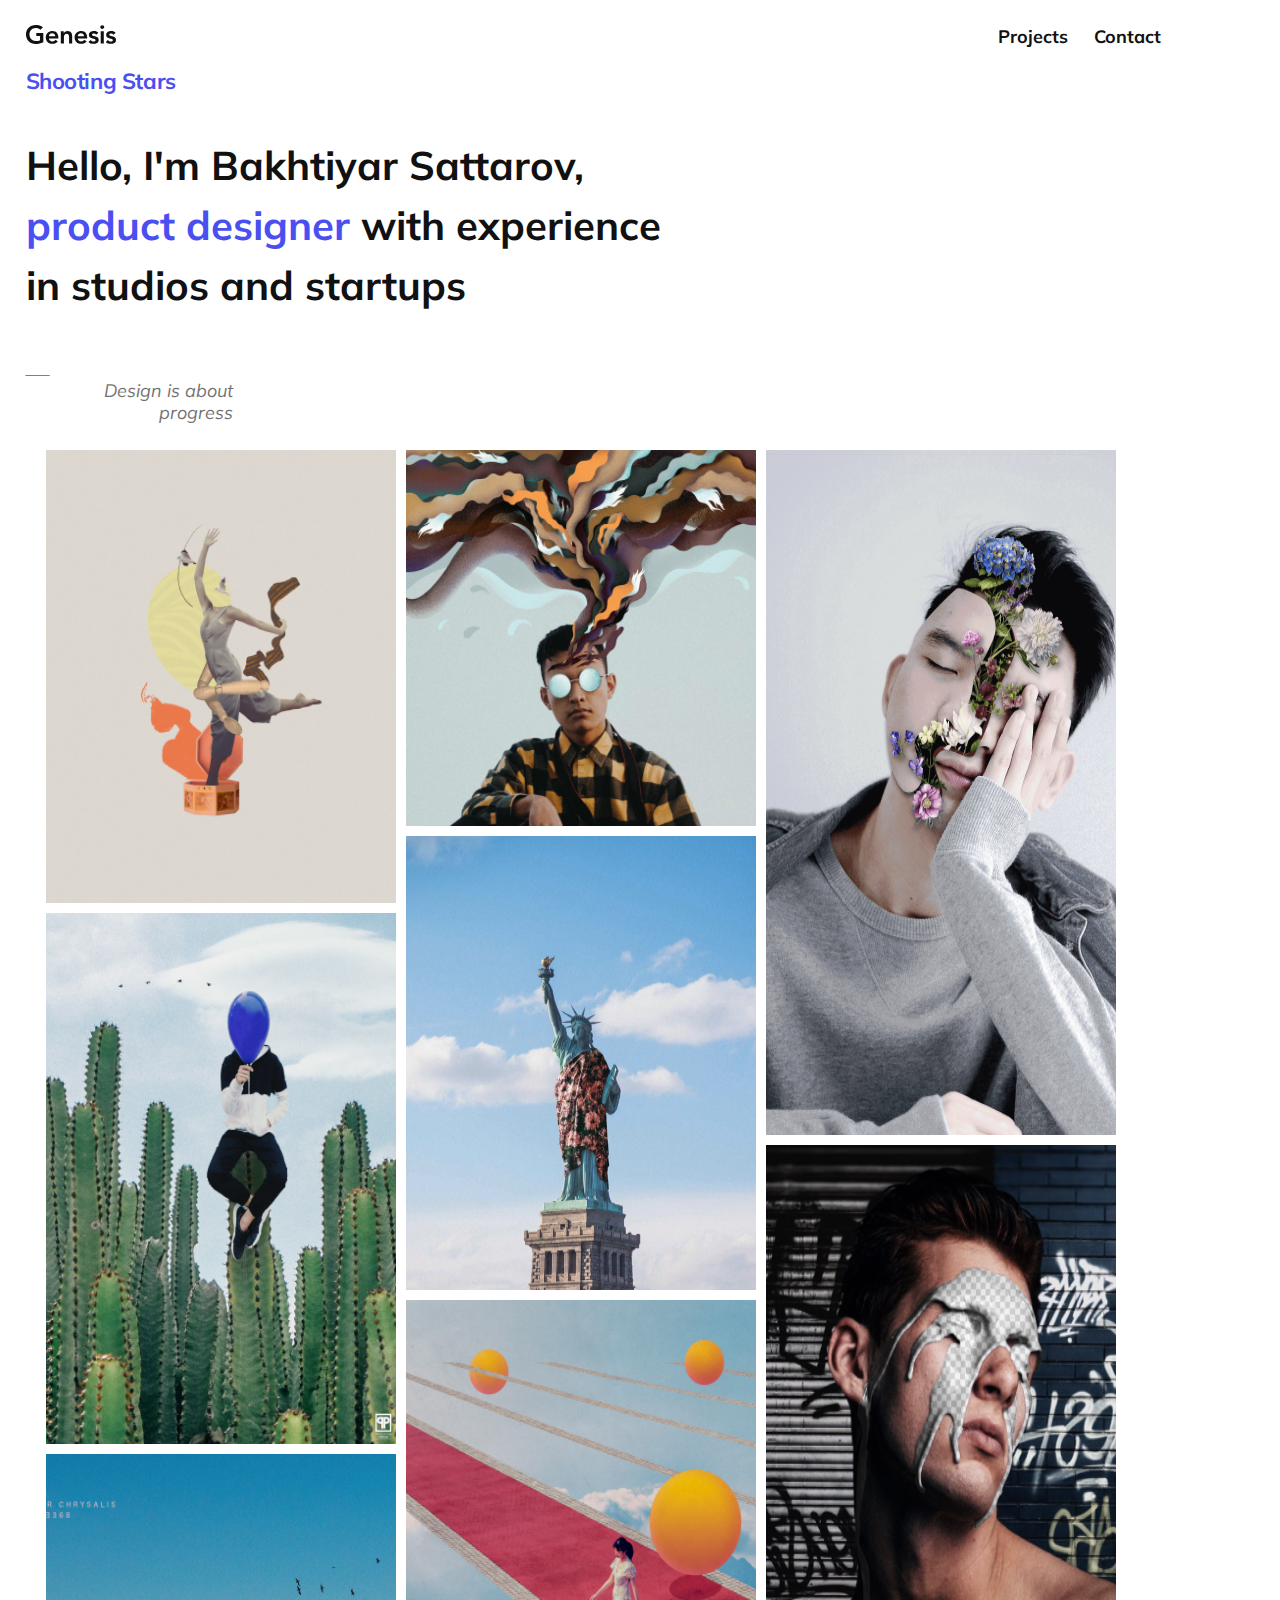
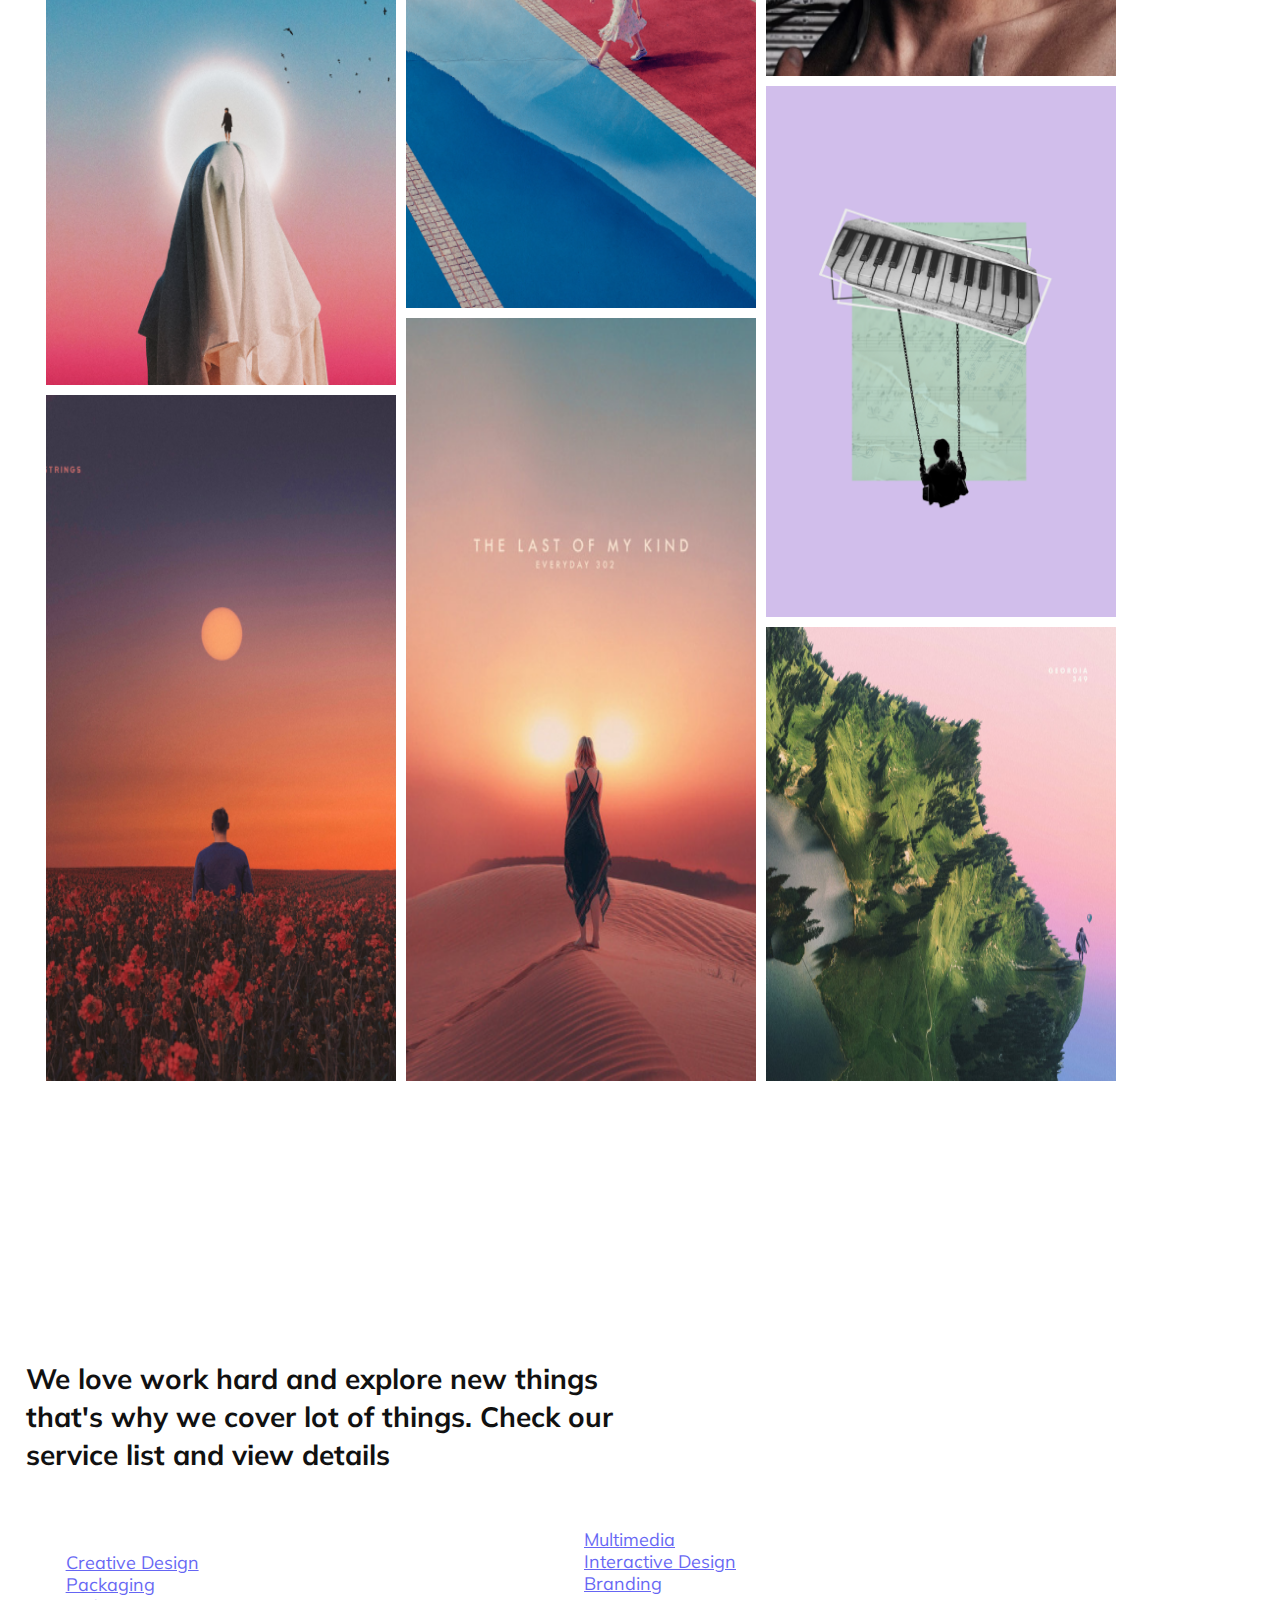
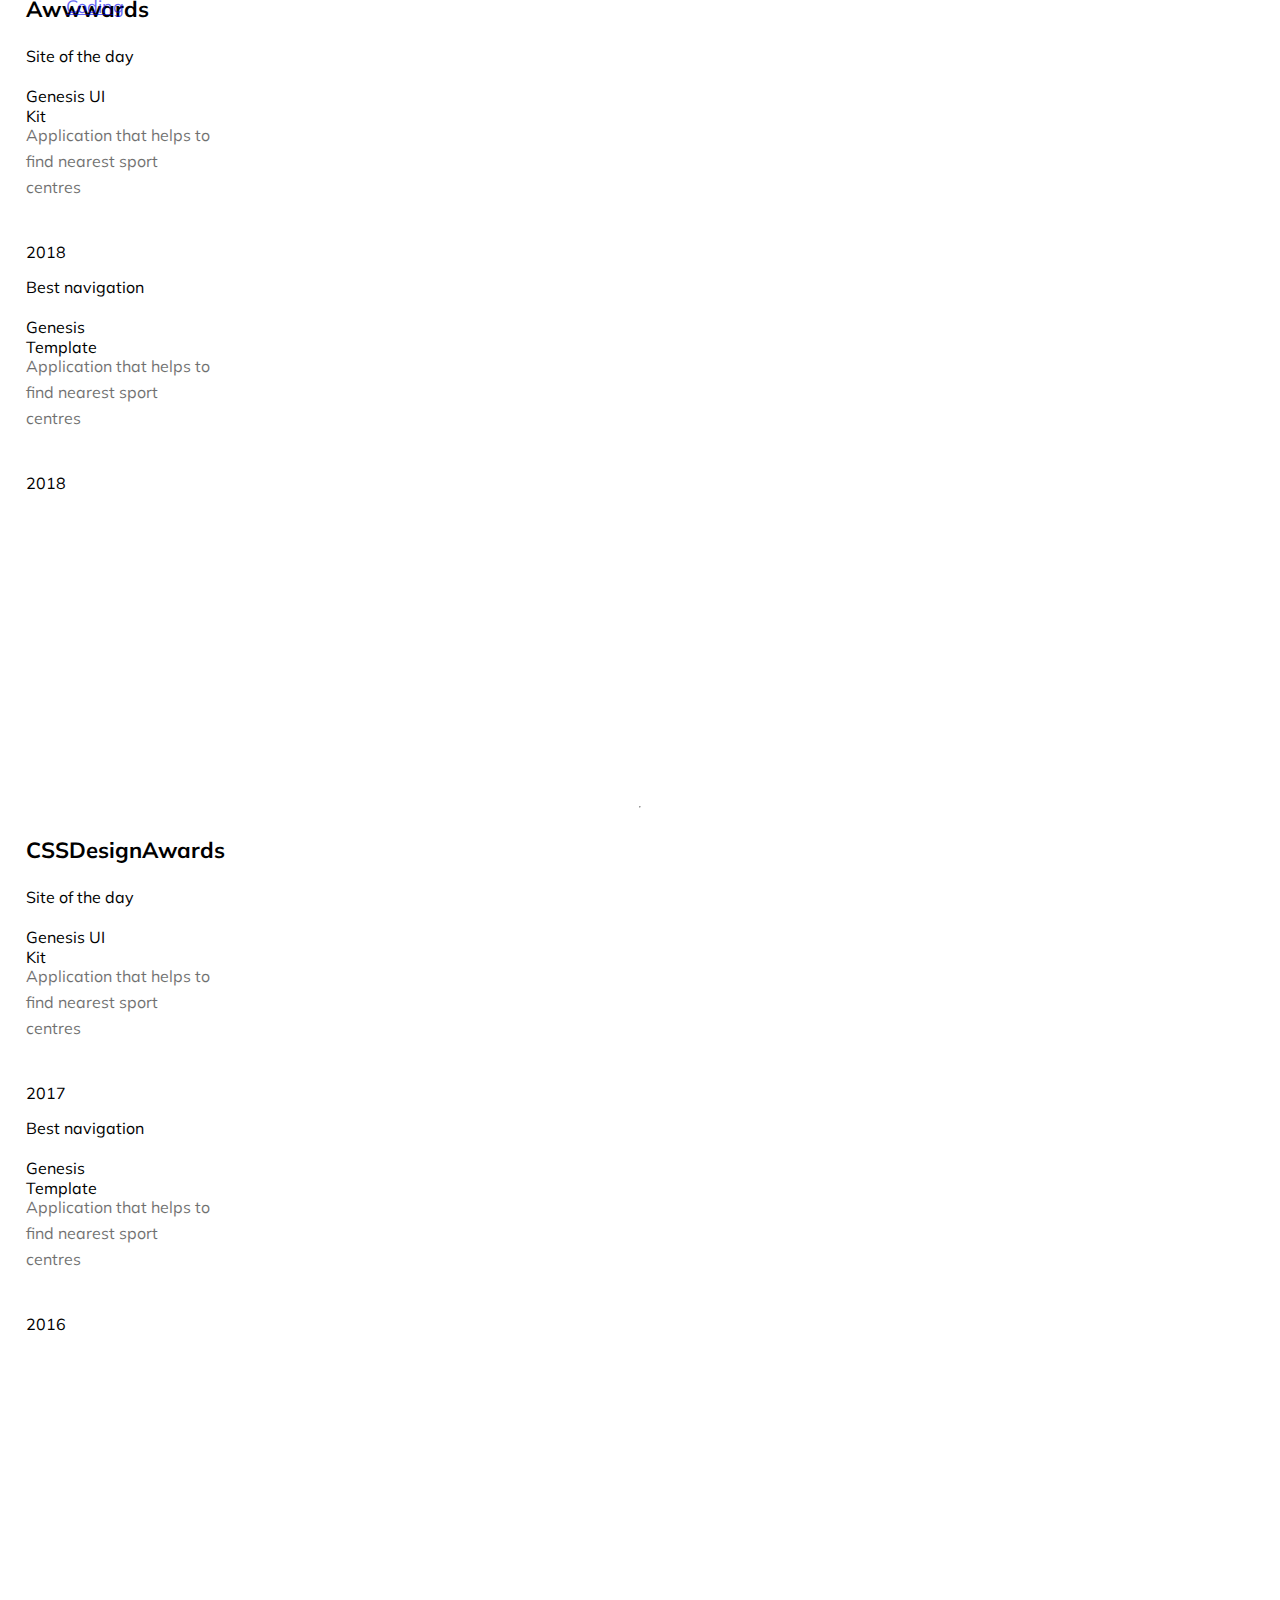
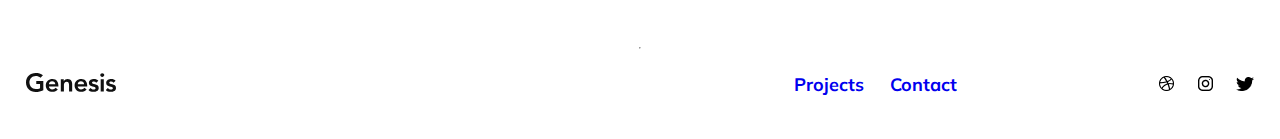
==== commit 59b379d7: "styles added to all pages" ====
--- a/index.html
+++ b/index.html
@@ -28,15 +28,20 @@
             
         </nav>
     </div>
+    <section class="design-left">
     <div>
         <h2 class="main-title">Shooting Stars</h2>
         <p class="title-info">Hello, I'm Bakhtiyar Sattarov, <span class="colored-txt">product designer</span> with 
             experience in studios and startups</p>
     </div>
-       <div class="design-right">
+    </section>
+    
+    <section class="design-right">
+       <div>
         <p class="design-line">___</p>
         <p class="design-text">Design is about progress</p>
        </div>
+    </section>
         <section class="grid-position">
         <div class="collage-container">
             <div class="collage-img1 column-left collage1"><img src="images/Img1.png" alt="collage image"></div>
@@ -99,12 +104,12 @@
     <p class="awards-year">2016</p>
 </div>
         
-<hr class="footer-line">
+<hr class="line-1">
     <footer>
         <div>
     <a class="footer-logo" href="#"><img src="images/Logo.svg" alt="logo"></a>
         </div>
-        <div>
+        <div class="footer-text">
     <ul> 
         <li><a class="footer-links" href="pages/project-details.html">Projects</a></li>
         <li><a class="footer-links" href="pages/contact.html">Contact</a></li>
--- a/styles/index.css
+++ b/styles/index.css
@@ -1 +1 @@
-.header{display:flex;justify-content:space-between;align-items:center}.header-text .links{display:flex;max-width:353px;width:100%;justify-content:space-between;align-items:center}.header ul{display:flex;font-size:18px;font-weight:700;max-width:163px;width:100%;list-style:none;justify-content:space-between}footer{display:flex;justify-content:space-between;align-items:center}footer img{max-width:90px}footer .footer-text{display:flex;flex-direction:row-reverse}footer .links{display:flex;max-width:353px;width:100%;justify-content:space-between;align-items:center}footer ul{display:flex;font-size:18px;font-weight:700;max-width:163px;width:100%;list-style-type:none;justify-content:space-between}footer ul a{display:flex;text-decoration:none}footer .footer-logos{display:flex;justify-content:space-between;max-width:95px;width:100%}.footer-line{opacity:0.4}body{max-width:1400px;margin:auto;display:flex;flex-direction:column;font-style:"mulish",sans-serif;padding:2%}.main-title{width:173px;height:28px;font-family:"Mulish";font-weight:700;font-size:22px;line-height:28px;letter-spacing:-0.42px;color:#4A4FF2}.title-info{max-width:635px;width:100%;min-height:191px;font-family:"Mulish";font-weight:700;font-size:40px;line-height:60px;color:#111111}.colored-txt{color:#4A4FF2}.design-right{display:flex;justify-content:right;flex-direction:column;max-width:212px;width:100%;height:34px}.design-line{width:30px;height:2px;opacity:50%}.design-text{max-width:207px;width:100%;height:23px;font-family:"mulish";font-weight:400;font-style:italic;font-size:18px;line-height:22px;opacity:60%;color:#111111}.grid-position{display:flex;justify-content:center;align-items:flex-start;max-width:1110px;width:100%;box-sizing:border-box;margin-top:50px;margin-bottom:10px;padding:0 20px}.collage-container{display:grid;grid-template-columns:repeat(9,1fr);grid-template-rows:repeat(32,1fr);width:100%;grid-gap:10px}img{width:100%;height:100%;overflow:hidden}.column-left{grid-column:1/4}.column-middle{grid-column:4/7}.column-right{grid-column:7/10}.collage1{grid-row:1/7}.collage2{grid-row:1/6}.collage3{grid-row:1/10}.collage4{grid-row:7/14}.collage5{grid-row:6/12}.collage6{grid-row:10/17}.collage7{grid-row:14/21}.collage8{grid-row:12/20}.collage9{grid-row:17/24}.collage10{grid-row:21/30}.collage11{grid-row:20/30}.collage12{grid-row:24/30}.heading-text{max-width:635px;width:100%;min-height:106px;font-family:"mulish";font-style:normal;font-weight:700;font-size:28px;line-height:38px;color:#111111}.service-left{display:flex;justify-content:center;text-decoration:none;height:23px;font-family:"mulish";font-weight:400;font-size:18px;line-height:22px;opacity:60%;color:#111111}.service-right{height:23px;font-family:"mulish";font-weight:400;font-size:18px;line-height:22px;opacity:60%;color:#111111}.services li{display:flex;flex-direction:column;list-style:none}.services-1{width:93px}.services-2{width:150px}.services-3{width:77px}.services-4{width:129px}.services-5{width:88px}.services-6{width:59px}.awards{max-width:1110px;width:100%;min-height:823px}.awards-main-txt{width:121px;height:28px;font-family:"mulish";font-weight:700;font-size:22px}.css-design{width:198px}h2{font-family:"mulish",sans-serif;color:#4A4FF2}+.header{display:flex;justify-content:space-between;align-items:center;max-width:1109px;width:100%;height:23px}.header-text{display:flex;font-family:"mulish",sans-serif;color:#111111}.header ul{display:flex;font-size:18px;font-weight:700;max-width:163px;width:100%;list-style:none;justify-content:space-between}.header ul a{text-decoration:none}footer{display:flex;justify-content:space-between;align-items:center}footer img{max-width:90px}footer .footer-text{display:flex;justify-content:space-between;align-items:center;width:500px;font-family:"mulish",sans-serif;color:#4A4FF2}footer .links{display:flex;max-width:353px;width:100%;justify-content:space-between;align-items:center}footer ul{display:flex;font-size:18px;font-weight:700;max-width:163px;width:100%;list-style-type:none;justify-content:space-between}footer ul a{display:flex;text-decoration:none}footer .footer-logos{display:flex;justify-content:space-between;align-items:center;max-width:95px;width:100%}body{max-width:1400px;margin:auto;display:flex;flex-direction:column;font-style:"mulish",sans-serif;padding:2%}.main-title{width:173px;height:28px;font-family:"Mulish";font-weight:700;font-size:22px;line-height:28px;letter-spacing:-0.42px;color:#4A4FF2}.title-info{max-width:635px;width:100%;min-height:191px;font-family:"Mulish";font-weight:700;font-size:40px;line-height:60px;color:#111111}.colored-txt{color:#4A4FF2}.design-left{display:flex;justify-content:center;max-width:635px;width:100%;min-height:251px}.design-right{display:flex;justify-content:center;flex-direction:column;max-width:212px;width:100%;height:34px}.design-line{width:30px;height:2px;opacity:50%}.design-text{max-width:207px;width:100%;height:23px;text-align:right;font-family:"mulish";font-weight:400;font-style:italic;font-size:18px;line-height:22px;opacity:60%;color:#111111}.grid-position{display:flex;justify-content:center;align-items:flex-start;max-width:1110px;width:100%;box-sizing:border-box;margin-top:50px;margin-bottom:10px;padding:0 20px}.collage-container{display:grid;grid-template-columns:repeat(9,1fr);grid-template-rows:repeat(32,1fr);width:100%;grid-gap:10px}img{width:100%;height:100%;overflow:hidden}.column-left{grid-column:1/4}.column-middle{grid-column:4/7}.column-right{grid-column:7/10}.collage1{grid-row:1/7}.collage2{grid-row:1/6}.collage3{grid-row:1/10}.collage4{grid-row:7/14}.collage5{grid-row:6/12}.collage6{grid-row:10/17}.collage7{grid-row:14/21}.collage8{grid-row:12/20}.collage9{grid-row:17/24}.collage10{grid-row:21/30}.collage11{grid-row:20/30}.collage12{grid-row:24/30}.heading-text{max-width:635px;width:100%;min-height:106px;font-family:"mulish";font-style:normal;font-weight:700;font-size:28px;line-height:38px;color:#111111}.service-left{display:flex;justify-content:center;text-decoration:none;height:23px;font-family:"mulish";font-weight:400;font-size:18px;line-height:22px;opacity:60%;color:#111111}.service-right{height:23px;font-family:"mulish";font-weight:400;font-size:18px;line-height:22px;opacity:60%;color:#111111}.services li{display:flex;flex-direction:column;list-style:none}.services-1{width:93px}.services-2{width:150px}.services-3{width:77px}.services-4{width:129px}.services-5{width:88px}.services-6{width:59px}.awards{max-width:1110px;width:100%;min-height:823px}.awards-main-txt{width:121px;height:28px;font-family:"mulish";font-weight:700;font-size:22px}.css-design{width:198px}.awards-bold-txt{max-width:125px;width:100%;height:23px;font-family:"mulish",sans-serif}.awards-regular-txt{max-width:102px;width:100%;height:20px;font-family:"mulish",sans-serif;font-weight:400;font-size:16px;line-height:20px}.awards-light-txt{max-width:190px;width:100%;min-height:104px;opacity:60%;font-family:"mulish",sans-serif;font-weight:400;font-size:16px;line-height:26px;color:#111111}.awards-year{width:39px;height:20px;font-family:"mulish",sans-serif;font-weight:400;font-size:16px;line-height:20px;text-align:right}h2{font-family:"mulish",sans-serif;color:#4A4FF2}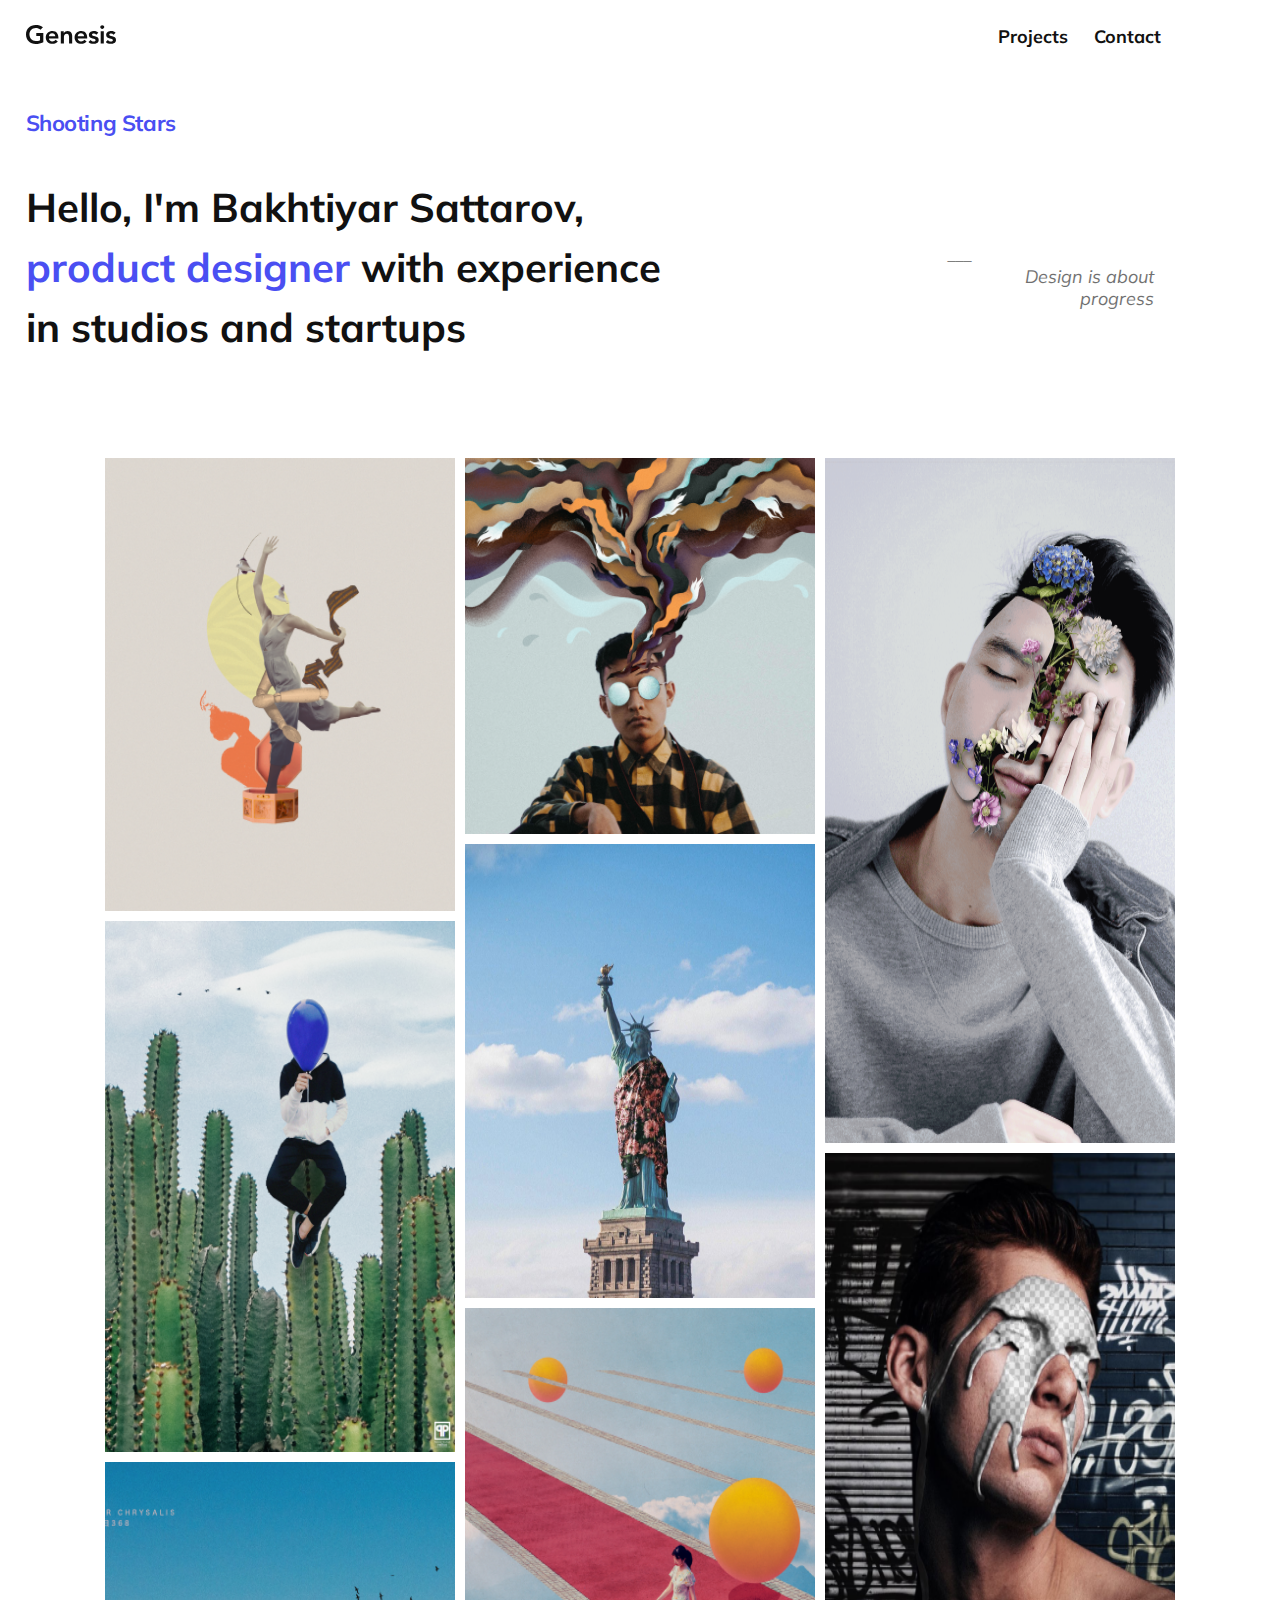
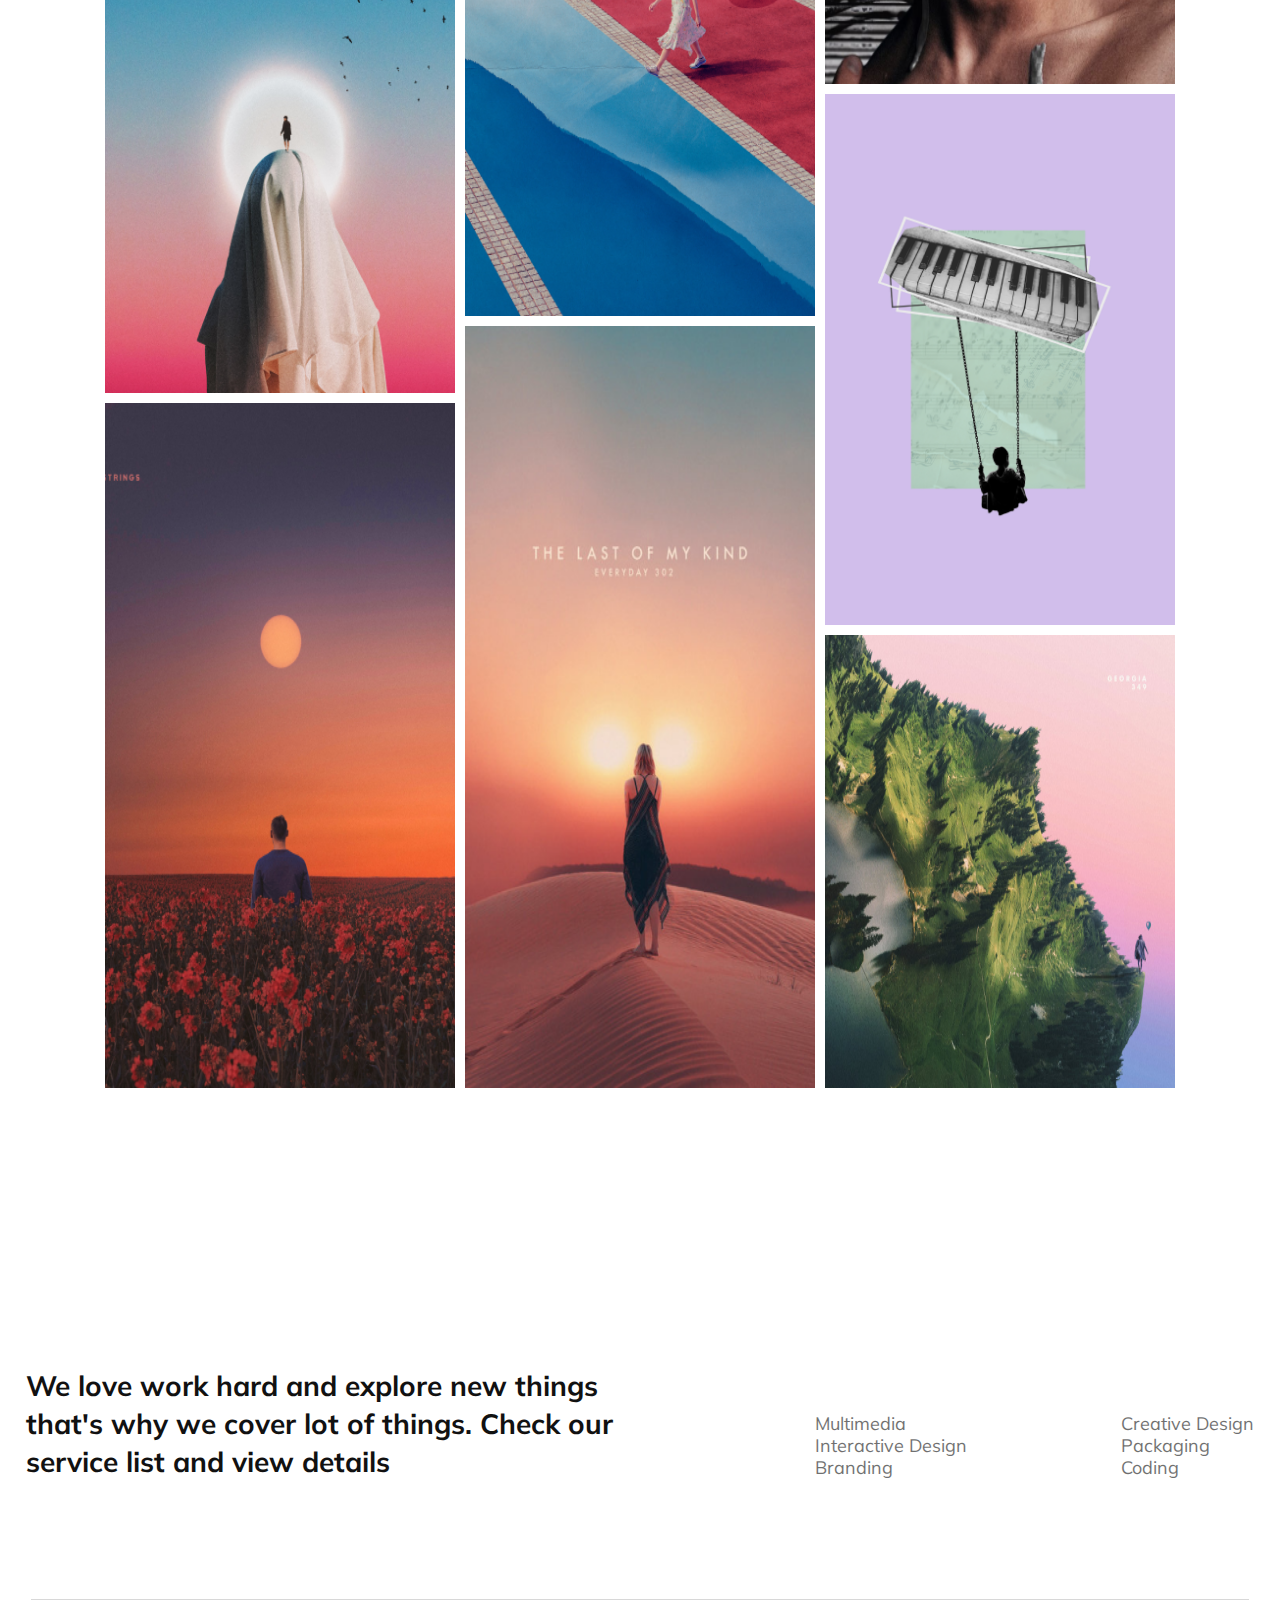
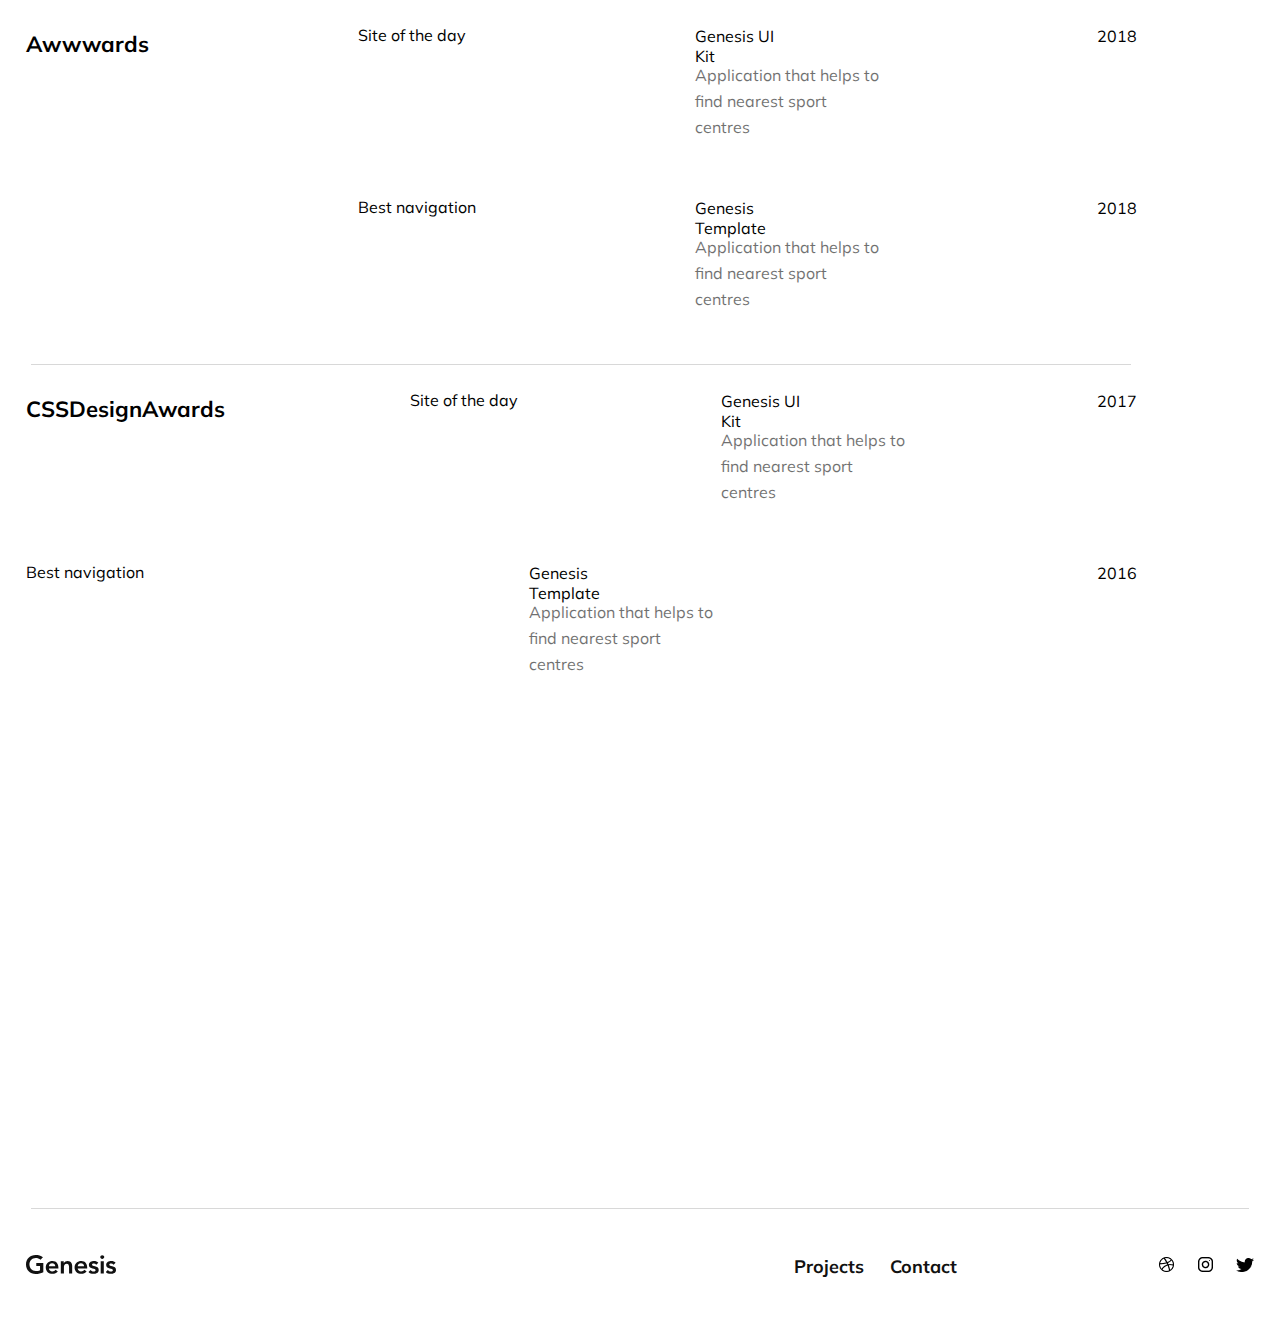
==== commit f70e38f1: "structure config." ====
--- a/index.html
+++ b/index.html
@@ -12,7 +12,7 @@
         <title>Genesis</title>
     </head>
 <body>
-    <div class="content-container"><!--remove-->
+    <div class="content-container">
      
         <nav class="header">
             
@@ -28,6 +28,7 @@
             
         </nav>
     </div>
+    <div class="design">
     <section class="design-left">
     <div>
         <h2 class="main-title">Shooting Stars</h2>
@@ -41,7 +42,9 @@
         <p class="design-line">___</p>
         <p class="design-text">Design is about progress</p>
        </div>
+    
     </section>
+    </div>
         <section class="grid-position">
         <div class="collage-container">
             <div class="collage-img1 column-left collage1"><img src="images/Img1.png" alt="collage image"></div>
@@ -59,10 +62,10 @@
         </div>
         </section>
        
-        <div>
+        <div class="service">
             <h4 class="heading-text">We love work hard and explore new things that's why
                 we cover lot of things. Check our service list and view details</h4>
-        </div>
+        
     <div class="service-left">
     <ul class="services">
         <li><a class="service-1" href="#">Multimedia</a></li>
@@ -77,34 +80,53 @@
         <li><a class="service-6" href="#">Coding</a></li>
       </ul>
 </div>
-<hr class="line-1">
+        </div>
+<hr>
 
 <div class="awards">
+    <div class="award">
     <p class="awards-main-txt">Awwwards</p>
     <p class="awards-bold-txt">Site of the day</p>
+    <div class="award-text">
     <p class="awards-regular-txt">Genesis UI Kit</p>
     <p class="awards-light-txt">Application that helps to find nearest sport centres</p>
+    </div>
     <p class="awards-year">2018</p>
-
+    </div>
+    <div class="award">
+    <p class="awards-main-txt"></p>
     <p class="awards-bold-txt">Best navigation</p>
+    <div class="award-text">
     <p class="awards-regular-txt">Genesis Template</p>
     <p class="awards-light-txt">Application that helps to find nearest sport centres</p>
+    </div>
     <p class="awards-year">2018</p>
     </div>
-    <hr class="line-1">
-    <div class="awards">
-    <p class="awards-main-txt css-design">CSSDesignAwards</p>
-    <p class="awards-bold-txt">Site of the day</p>
-    <p class="awards-regular-txt">Genesis UI Kit</p>
-    <p class="awards-light-txt">Application that helps to find nearest sport centres</p>
-    <p class="awards-year">2017</p>
-    <p class="awards-bold-txt">Best navigation</p>
-    <p class="awards-regular-txt">Genesis Template</p>
-    <p class="awards-light-txt">Application that helps to find nearest sport centres</p>
-    <p class="awards-year">2016</p>
+
+
+    <hr>
+        <div class="awards">
+        <div class="award">
+            <p class="awards-main-txt css-design">CSSDesignAwards</p>
+            <p class="awards-bold-txt">Site of the day</p>
+        <div class="award-text">
+            <p class="awards-regular-txt">Genesis UI Kit</p>
+            <p class="awards-light-txt">Application that helps to find nearest sport centres</p>
+        </div>
+            <p class="awards-year">2017</p>
+</div>
+    <div class="award">
+        <p class="awards-bold-txt">Best navigation</p>
+        <div class="award-text">
+        <p class="awards-regular-txt">Genesis Template</p>
+        <p class="awards-light-txt">Application that helps to find nearest sport centres</p>
+    </div>
+        <p class="awards-year">2016</p>
+</div>
+        </div>
 </div>
         
-<hr class="line-1">
+<hr>
     <footer>
         <div>
     <a class="footer-logo" href="#"><img src="images/Logo.svg" alt="logo"></a>
--- a/styles/index.css
+++ b/styles/index.css
@@ -1 +1 @@
-.header{display:flex;justify-content:space-between;align-items:center;max-width:1109px;width:100%;height:23px}.header-text{display:flex;font-family:"mulish",sans-serif;color:#111111}.header ul{display:flex;font-size:18px;font-weight:700;max-width:163px;width:100%;list-style:none;justify-content:space-between}.header ul a{text-decoration:none}footer{display:flex;justify-content:space-between;align-items:center}footer img{max-width:90px}footer .footer-text{display:flex;justify-content:space-between;align-items:center;width:500px;font-family:"mulish",sans-serif;color:#4A4FF2}footer .links{display:flex;max-width:353px;width:100%;justify-content:space-between;align-items:center}footer ul{display:flex;font-size:18px;font-weight:700;max-width:163px;width:100%;list-style-type:none;justify-content:space-between}footer ul a{display:flex;text-decoration:none}footer .footer-logos{display:flex;justify-content:space-between;align-items:center;max-width:95px;width:100%}body{max-width:1400px;margin:auto;display:flex;flex-direction:column;font-style:"mulish",sans-serif;padding:2%}.main-title{width:173px;height:28px;font-family:"Mulish";font-weight:700;font-size:22px;line-height:28px;letter-spacing:-0.42px;color:#4A4FF2}.title-info{max-width:635px;width:100%;min-height:191px;font-family:"Mulish";font-weight:700;font-size:40px;line-height:60px;color:#111111}.colored-txt{color:#4A4FF2}.design-left{display:flex;justify-content:center;max-width:635px;width:100%;min-height:251px}.design-right{display:flex;justify-content:center;flex-direction:column;max-width:212px;width:100%;height:34px}.design-line{width:30px;height:2px;opacity:50%}.design-text{max-width:207px;width:100%;height:23px;text-align:right;font-family:"mulish";font-weight:400;font-style:italic;font-size:18px;line-height:22px;opacity:60%;color:#111111}.grid-position{display:flex;justify-content:center;align-items:flex-start;max-width:1110px;width:100%;box-sizing:border-box;margin-top:50px;margin-bottom:10px;padding:0 20px}.collage-container{display:grid;grid-template-columns:repeat(9,1fr);grid-template-rows:repeat(32,1fr);width:100%;grid-gap:10px}img{width:100%;height:100%;overflow:hidden}.column-left{grid-column:1/4}.column-middle{grid-column:4/7}.column-right{grid-column:7/10}.collage1{grid-row:1/7}.collage2{grid-row:1/6}.collage3{grid-row:1/10}.collage4{grid-row:7/14}.collage5{grid-row:6/12}.collage6{grid-row:10/17}.collage7{grid-row:14/21}.collage8{grid-row:12/20}.collage9{grid-row:17/24}.collage10{grid-row:21/30}.collage11{grid-row:20/30}.collage12{grid-row:24/30}.heading-text{max-width:635px;width:100%;min-height:106px;font-family:"mulish";font-style:normal;font-weight:700;font-size:28px;line-height:38px;color:#111111}.service-left{display:flex;justify-content:center;text-decoration:none;height:23px;font-family:"mulish";font-weight:400;font-size:18px;line-height:22px;opacity:60%;color:#111111}.service-right{height:23px;font-family:"mulish";font-weight:400;font-size:18px;line-height:22px;opacity:60%;color:#111111}.services li{display:flex;flex-direction:column;list-style:none}.services-1{width:93px}.services-2{width:150px}.services-3{width:77px}.services-4{width:129px}.services-5{width:88px}.services-6{width:59px}.awards{max-width:1110px;width:100%;min-height:823px}.awards-main-txt{width:121px;height:28px;font-family:"mulish";font-weight:700;font-size:22px}.css-design{width:198px}.awards-bold-txt{max-width:125px;width:100%;height:23px;font-family:"mulish",sans-serif}.awards-regular-txt{max-width:102px;width:100%;height:20px;font-family:"mulish",sans-serif;font-weight:400;font-size:16px;line-height:20px}.awards-light-txt{max-width:190px;width:100%;min-height:104px;opacity:60%;font-family:"mulish",sans-serif;font-weight:400;font-size:16px;line-height:26px;color:#111111}.awards-year{width:39px;height:20px;font-family:"mulish",sans-serif;font-weight:400;font-size:16px;line-height:20px;text-align:right}h2{font-family:"mulish",sans-serif;color:#4A4FF2}+.header{display:flex;justify-content:space-between;align-items:center;max-width:1109px;width:100%;height:23px}.header-text{display:flex;font-family:"mulish",sans-serif;color:#111111}.header ul{display:flex;font-size:18px;font-weight:700;max-width:163px;width:100%;list-style:none;justify-content:space-between}.header ul a{text-decoration:none}footer{display:flex;justify-content:space-between;align-items:center;margin-top:20px}footer img{max-width:90px}footer .footer-text{display:flex;justify-content:space-between;align-items:center;width:500px}footer .links{display:flex;max-width:353px;width:100%;justify-content:space-between;align-items:center}footer ul{display:flex;font-size:18px;font-weight:700;max-width:163px;width:100%;list-style-type:none;justify-content:space-between}footer ul a{display:flex;text-decoration:none;font-family:"mulish",sans-serif;color:#111111}footer .footer-logos{display:flex;justify-content:space-between;align-items:center;max-width:95px;width:100%}body{max-width:1400px;margin:auto;display:flex;flex-direction:column;font-style:"mulish",sans-serif;padding:2%}.main-title{width:173px;height:28px;margin-top:60px;font-family:"Mulish";font-weight:700;font-size:22px;line-height:28px;letter-spacing:-0.42px;color:#4A4FF2}.title-info{max-width:635px;width:100%;min-height:191px;font-family:"Mulish";font-weight:700;font-size:40px;line-height:60px;color:#111111}.colored-txt{color:#4A4FF2}.design{display:flex;align-items:center;justify-content:space-between}.design-left{display:flex;justify-content:center;max-width:635px;width:100%;min-height:251px}.design-right{display:flex;justify-content:center;flex-direction:column;align-items:flex-end;max-width:212px;width:100%;height:34px;margin-right:100px;margin-top:80px}.design-line{width:30px;height:2px;opacity:50%}.design-text{max-width:207px;width:100%;height:23px;text-align:right;font-family:"mulish";font-weight:400;font-style:italic;font-size:18px;line-height:22px;opacity:60%;color:#111111}.grid-position{display:flex;justify-content:center;align-items:flex-start;max-width:1110px;width:100%;margin:auto;box-sizing:border-box;margin-top:50px;margin-bottom:10px;padding:0 20px}.collage-container{display:grid;grid-template-columns:repeat(9,1fr);grid-template-rows:repeat(32,1fr);width:100%;grid-gap:10px}img{width:100%;height:100%;overflow:hidden}.column-left{grid-column:1/4}.column-middle{grid-column:4/7}.column-right{grid-column:7/10}.collage1{grid-row:1/7}.collage2{grid-row:1/6}.collage3{grid-row:1/10}.collage4{grid-row:7/14}.collage5{grid-row:6/12}.collage6{grid-row:10/17}.collage7{grid-row:14/21}.collage8{grid-row:12/20}.collage9{grid-row:17/24}.collage10{grid-row:21/30}.collage11{grid-row:20/30}.collage12{grid-row:24/30}.heading-text{max-width:635px;width:100%;font-family:"mulish";font-style:normal;font-weight:700;font-size:28px;line-height:38px;color:#111111}.service{display:flex;justify-content:space-between;align-items:center;text-decoration:none;margin-bottom:70px}.service-left{display:flex;justify-content:center;text-decoration:none;height:23px;font-family:"mulish";font-weight:400;font-size:18px;line-height:22px;opacity:60%;color:#111111}.service-right{height:23px;font-family:"mulish";font-weight:400;font-size:18px;line-height:22px;opacity:60%;color:#111111}.services{margin:0}.services li{display:flex;flex-direction:column;list-style:none}.services a{text-decoration:none;color:#111111}.services-1{width:93px}.services-2{width:150px}.services-3{width:77px}.services-4{width:129px}.services-5{width:88px}.services-6{width:59px}hr{border:0;border-bottom:1px solid #d8d8d8;margin:10px 5px}.award{display:flex;justify-content:space-between}.awards{max-width:1110px;width:100%;min-height:823px}.awards-main-txt{width:121px;height:28px;font-family:"mulish";font-weight:700;font-size:22px}.css-design{width:198px}.awards-bold-txt{max-width:125px;width:100%;height:23px;font-family:"mulish",sans-serif}.awards-regular-txt{max-width:102px;width:100%;height:20px;font-family:"mulish",sans-serif;font-weight:400;font-size:16px;line-height:20px}.awards-light-txt{max-width:190px;width:100%;min-height:104px;opacity:60%;font-family:"mulish",sans-serif;font-weight:400;font-size:16px;line-height:26px;color:#111111}.awards-year{width:39px;height:20px;font-family:"mulish",sans-serif;font-weight:400;font-size:16px;line-height:20px;text-align:right}h2{font-family:"mulish",sans-serif;color:#4A4FF2}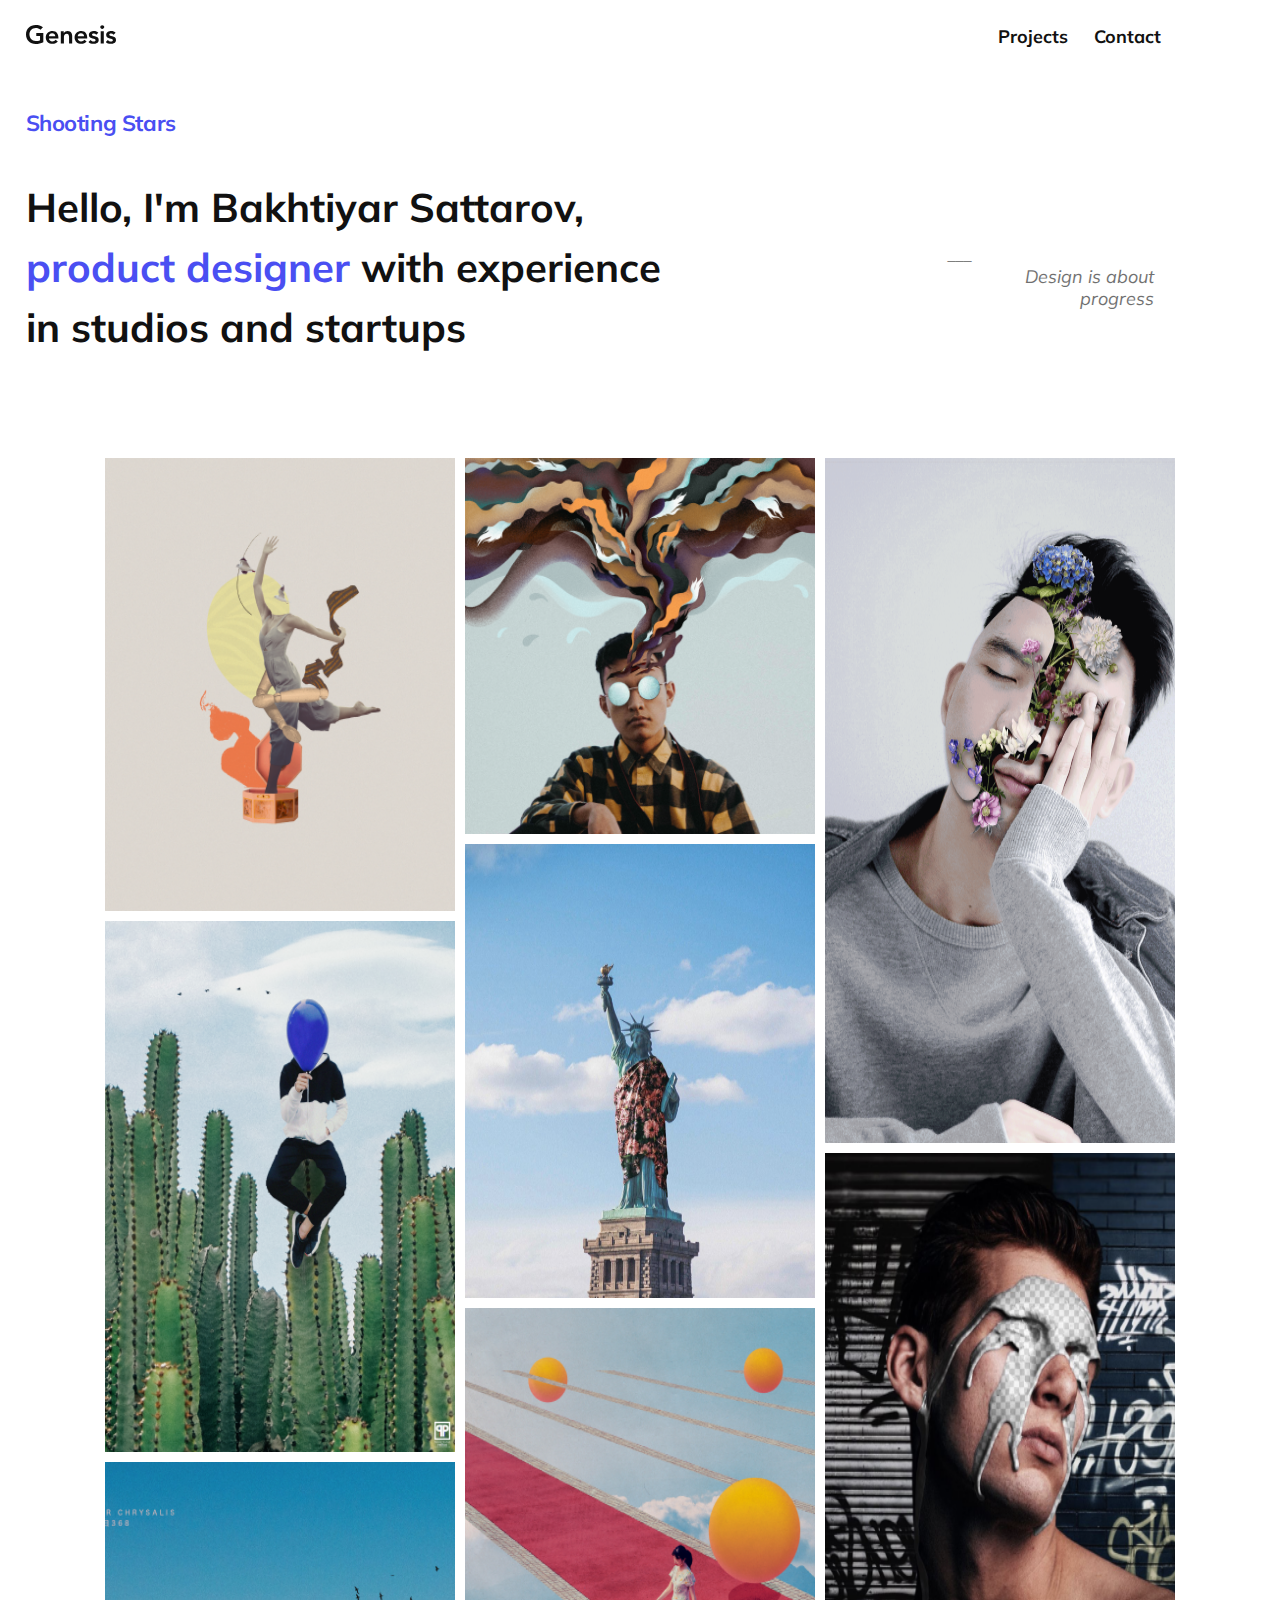
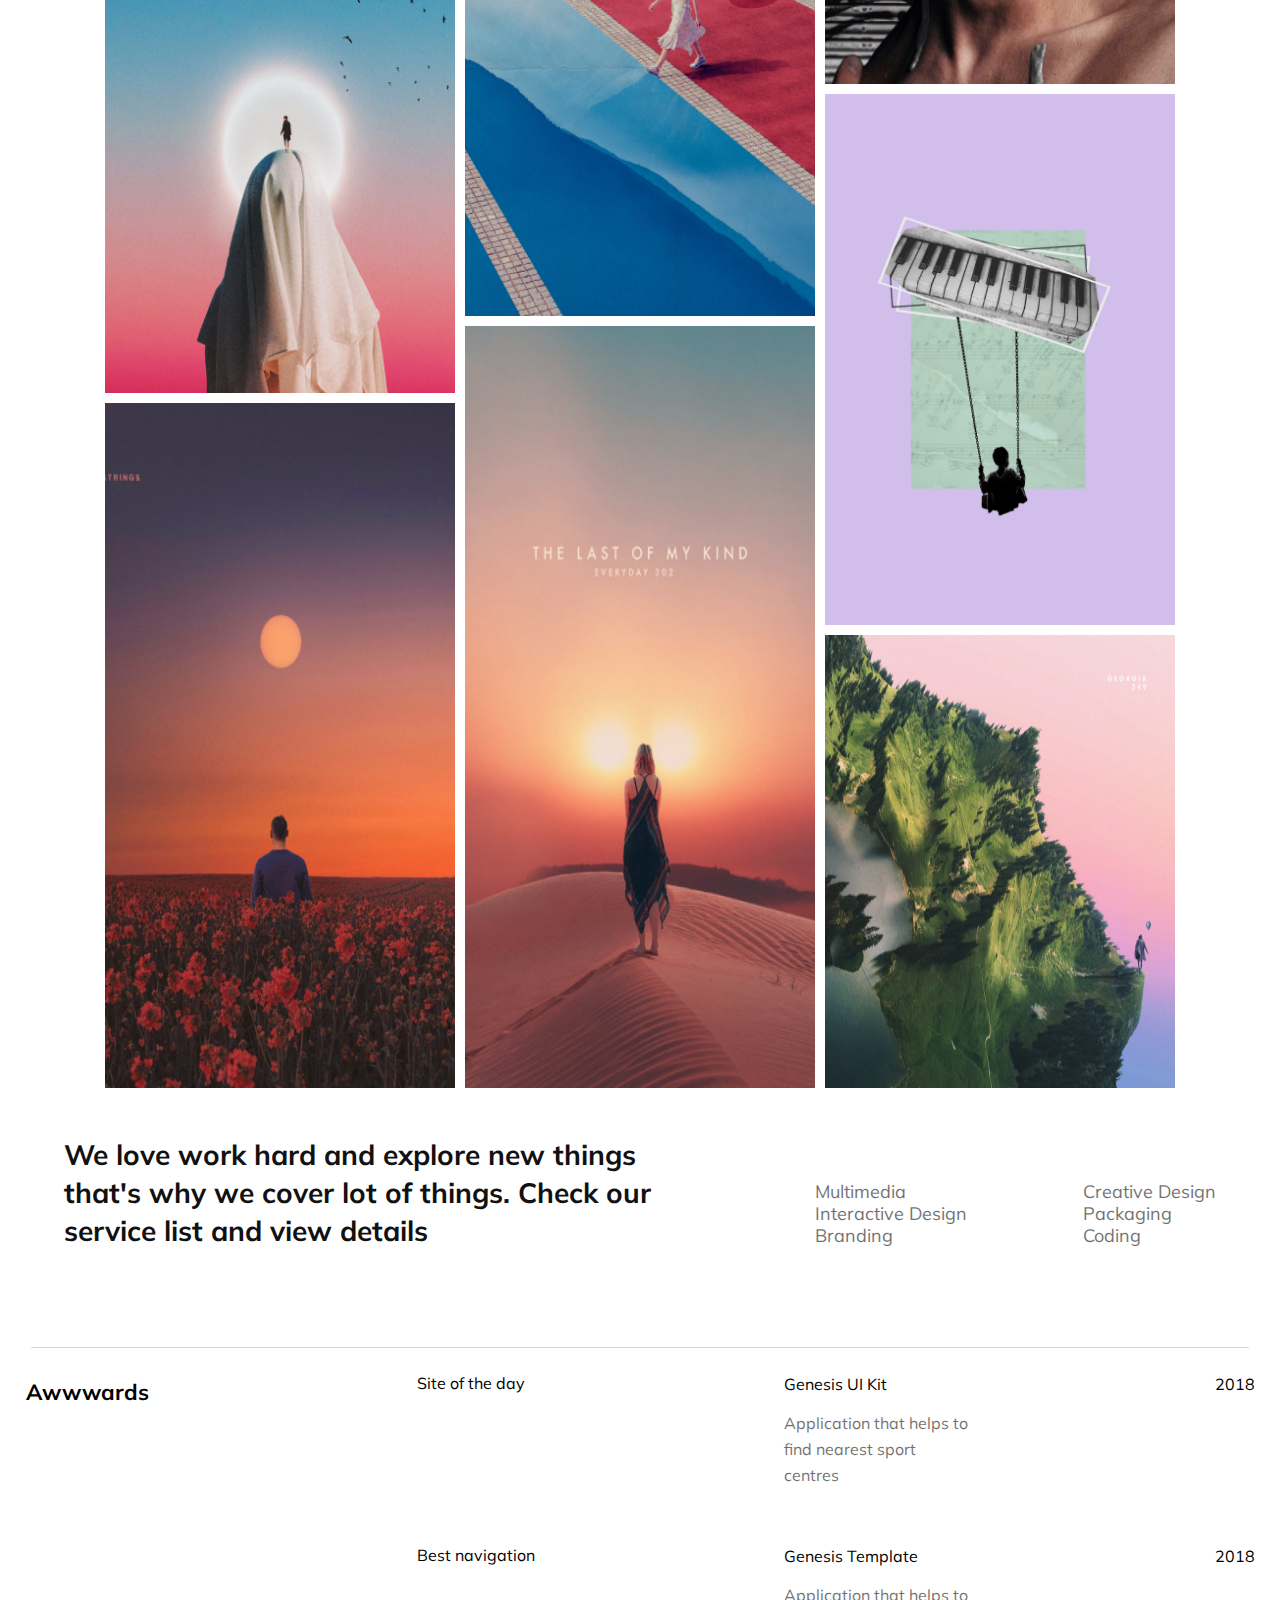
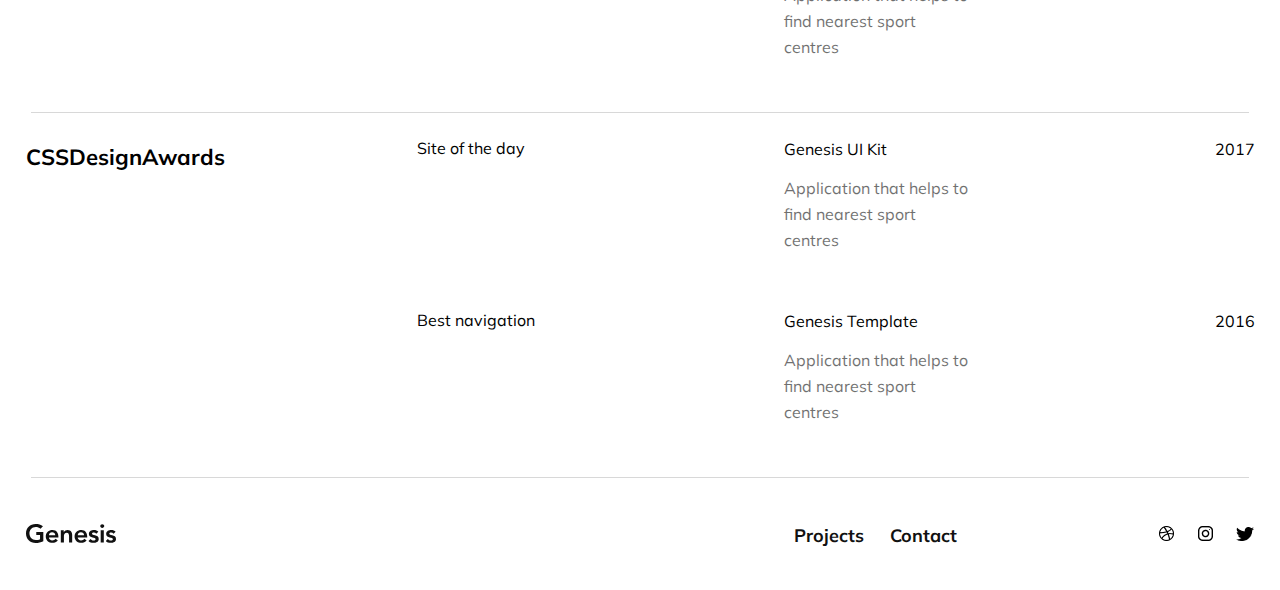
==== commit 0f1acf52: "all the pages have been completed" ====
--- a/index.html
+++ b/index.html
@@ -29,13 +29,13 @@
         </nav>
     </div>
     <div class="design">
-    <section class="design-left">
+    <div class="design-left">
     <div>
         <h2 class="main-title">Shooting Stars</h2>
         <p class="title-info">Hello, I'm Bakhtiyar Sattarov, <span class="colored-txt">product designer</span> with 
             experience in studios and startups</p>
     </div>
-    </section>
+</div>
     
     <section class="design-right">
        <div>
@@ -65,67 +65,63 @@
         <div class="service">
             <h4 class="heading-text">We love work hard and explore new things that's why
                 we cover lot of things. Check our service list and view details</h4>
-        
-    <div class="service-left">
-    <ul class="services">
-        <li><a class="service-1" href="#">Multimedia</a></li>
-        <li><a class="service-2" href="#">Interactive Design</a></li>
-        <li><a class="service-3" href="#">Branding</a></li>
-    </ul>
+        <div class="service-left">
+         <ul class="services">
+            <li><a class="service-1" href="#">Multimedia</a></li>
+            <li><a class="service-2" href="#">Interactive Design</a></li>
+            <li><a class="service-3" href="#">Branding</a></li>
+         </ul>
+        </div>
+        <div class="service-right">
+         <ul class="services">
+            <li><a class="service-4" href="#">Creative Design</a></li>
+            <li><a class="service-5" href="#">Packaging</a></li>
+            <li><a class="service-6" href="#">Coding</a></li>
+         </ul>
     </div>
-      <div class="service-right">
-      <ul class="services">
-        <li><a class="service-4" href="#">Creative Design</a></li>
-        <li><a class="service-5" href="#">Packaging</a></li>
-        <li><a class="service-6" href="#">Coding</a></li>
-      </ul>
-</div>
-        </div>
-<hr>
-
-<div class="awards">
-    <div class="award">
-    <p class="awards-main-txt">Awwwards</p>
-    <p class="awards-bold-txt">Site of the day</p>
-    <div class="award-text">
-    <p class="awards-regular-txt">Genesis UI Kit</p>
-    <p class="awards-light-txt">Application that helps to find nearest sport centres</p>
     </div>
-    <p class="awards-year">2018</p>
+    <hr>
+     <div class="awards">
+            <div class="award">
+            <p class="awards-main-txt">Awwwards</p>
+            <p class="awards-bold-txt">Site of the day</p>
+            <div class="award-text">
+            <p class="awards-regular-txt">Genesis UI Kit</p>
+            <p class="awards-light-txt">Application that helps to find nearest sport centres</p>
+            </div>
+            <p class="awards-year">2018</p>
     </div>
     <div class="award">
-    <p class="awards-main-txt"></p>
-    <p class="awards-bold-txt">Best navigation</p>
-    <div class="award-text">
-    <p class="awards-regular-txt">Genesis Template</p>
-    <p class="awards-light-txt">Application that helps to find nearest sport centres</p>
+            <p class="awards-main-txt"></p>
+            <p class="awards-bold-txt">Best navigation</p>
+            <div class="award-text">
+            <p class="awards-regular-txt">Genesis Template</p>
+            <p class="awards-light-txt">Application that helps to find nearest sport centres</p>
+            </div>
+            <p class="awards-year">2018</p>
     </div>
-    <p class="awards-year">2018</p>
-    </div>
-
-
+     </div>
+     
     <hr>
-        <div class="awards">
+    <div class="awards"></div>
         <div class="award">
-            <p class="awards-main-txt css-design">CSSDesignAwards</p>
-            <p class="awards-bold-txt">Site of the day</p>
+        <p class="awards-main-txt">CSSDesignAwards</p>
+        <p class="awards-bold-txt">Site of the day</p>
         <div class="award-text">
-            <p class="awards-regular-txt">Genesis UI Kit</p>
-            <p class="awards-light-txt">Application that helps to find nearest sport centres</p>
+        <p class="awards-regular-txt">Genesis UI Kit</p>
+        <p class="awards-light-txt">Application that helps to find nearest sport centres</p>
         </div>
-            <p class="awards-year">2017</p>
+        <p class="awards-year">2017</p>
 </div>
-    <div class="award">
+<div class="award">
+        <p class="awards-main-txt"></p>
         <p class="awards-bold-txt">Best navigation</p>
         <div class="award-text">
         <p class="awards-regular-txt">Genesis Template</p>
         <p class="awards-light-txt">Application that helps to find nearest sport centres</p>
-    </div>
-        <p class="awards-year">2016</p>
+        </div>
+        <p class="awards-year">2016</p>  
 </div>
-        </div>
-</div>
-        
 <hr>
     <footer>
         <div>
--- a/styles/index.css
+++ b/styles/index.css
@@ -1 +1 @@
-.header{display:flex;justify-content:space-between;align-items:center;max-width:1109px;width:100%;height:23px}.header-text{display:flex;font-family:"mulish",sans-serif;color:#111111}.header ul{display:flex;font-size:18px;font-weight:700;max-width:163px;width:100%;list-style:none;justify-content:space-between}.header ul a{text-decoration:none}footer{display:flex;justify-content:space-between;align-items:center;margin-top:20px}footer img{max-width:90px}footer .footer-text{display:flex;justify-content:space-between;align-items:center;width:500px}footer .links{display:flex;max-width:353px;width:100%;justify-content:space-between;align-items:center}footer ul{display:flex;font-size:18px;font-weight:700;max-width:163px;width:100%;list-style-type:none;justify-content:space-between}footer ul a{display:flex;text-decoration:none;font-family:"mulish",sans-serif;color:#111111}footer .footer-logos{display:flex;justify-content:space-between;align-items:center;max-width:95px;width:100%}body{max-width:1400px;margin:auto;display:flex;flex-direction:column;font-style:"mulish",sans-serif;padding:2%}.main-title{width:173px;height:28px;margin-top:60px;font-family:"Mulish";font-weight:700;font-size:22px;line-height:28px;letter-spacing:-0.42px;color:#4A4FF2}.title-info{max-width:635px;width:100%;min-height:191px;font-family:"Mulish";font-weight:700;font-size:40px;line-height:60px;color:#111111}.colored-txt{color:#4A4FF2}.design{display:flex;align-items:center;justify-content:space-between}.design-left{display:flex;justify-content:center;max-width:635px;width:100%;min-height:251px}.design-right{display:flex;justify-content:center;flex-direction:column;align-items:flex-end;max-width:212px;width:100%;height:34px;margin-right:100px;margin-top:80px}.design-line{width:30px;height:2px;opacity:50%}.design-text{max-width:207px;width:100%;height:23px;text-align:right;font-family:"mulish";font-weight:400;font-style:italic;font-size:18px;line-height:22px;opacity:60%;color:#111111}.grid-position{display:flex;justify-content:center;align-items:flex-start;max-width:1110px;width:100%;margin:auto;box-sizing:border-box;margin-top:50px;margin-bottom:10px;padding:0 20px}.collage-container{display:grid;grid-template-columns:repeat(9,1fr);grid-template-rows:repeat(32,1fr);width:100%;grid-gap:10px}img{width:100%;height:100%;overflow:hidden}.column-left{grid-column:1/4}.column-middle{grid-column:4/7}.column-right{grid-column:7/10}.collage1{grid-row:1/7}.collage2{grid-row:1/6}.collage3{grid-row:1/10}.collage4{grid-row:7/14}.collage5{grid-row:6/12}.collage6{grid-row:10/17}.collage7{grid-row:14/21}.collage8{grid-row:12/20}.collage9{grid-row:17/24}.collage10{grid-row:21/30}.collage11{grid-row:20/30}.collage12{grid-row:24/30}.heading-text{max-width:635px;width:100%;font-family:"mulish";font-style:normal;font-weight:700;font-size:28px;line-height:38px;color:#111111}.service{display:flex;justify-content:space-between;align-items:center;text-decoration:none;margin-bottom:70px}.service-left{display:flex;justify-content:center;text-decoration:none;height:23px;font-family:"mulish";font-weight:400;font-size:18px;line-height:22px;opacity:60%;color:#111111}.service-right{height:23px;font-family:"mulish";font-weight:400;font-size:18px;line-height:22px;opacity:60%;color:#111111}.services{margin:0}.services li{display:flex;flex-direction:column;list-style:none}.services a{text-decoration:none;color:#111111}.services-1{width:93px}.services-2{width:150px}.services-3{width:77px}.services-4{width:129px}.services-5{width:88px}.services-6{width:59px}hr{border:0;border-bottom:1px solid #d8d8d8;margin:10px 5px}.award{display:flex;justify-content:space-between}.awards{max-width:1110px;width:100%;min-height:823px}.awards-main-txt{width:121px;height:28px;font-family:"mulish";font-weight:700;font-size:22px}.css-design{width:198px}.awards-bold-txt{max-width:125px;width:100%;height:23px;font-family:"mulish",sans-serif}.awards-regular-txt{max-width:102px;width:100%;height:20px;font-family:"mulish",sans-serif;font-weight:400;font-size:16px;line-height:20px}.awards-light-txt{max-width:190px;width:100%;min-height:104px;opacity:60%;font-family:"mulish",sans-serif;font-weight:400;font-size:16px;line-height:26px;color:#111111}.awards-year{width:39px;height:20px;font-family:"mulish",sans-serif;font-weight:400;font-size:16px;line-height:20px;text-align:right}h2{font-family:"mulish",sans-serif;color:#4A4FF2}+.header{display:flex;justify-content:space-between;align-items:center;max-width:1109px;width:100%;height:23px}.header-text{display:flex;font-family:"mulish",sans-serif;color:#111111}.header ul{display:flex;font-size:18px;font-weight:700;max-width:163px;width:100%;list-style:none;justify-content:space-between}.header ul a{text-decoration:none}footer{display:flex;justify-content:space-between;align-items:center;margin-top:20px}footer img{max-width:90px}footer .footer-text{display:flex;justify-content:space-between;align-items:center;width:500px}footer .links{display:flex;max-width:353px;width:100%;justify-content:space-between;align-items:center}footer ul{display:flex;font-size:18px;font-weight:700;max-width:163px;width:100%;list-style-type:none;justify-content:space-between}footer ul a{display:flex;text-decoration:none;font-family:"mulish",sans-serif;color:#111111}footer .footer-logos{display:flex;justify-content:space-between;align-items:center;max-width:95px;width:100%}body{max-width:1400px;margin:auto;display:flex;flex-direction:column;font-style:"mulish",sans-serif;padding:2%}.main-title{width:173px;height:28px;margin-top:60px;font-family:"Mulish";font-weight:700;font-size:22px;line-height:28px;letter-spacing:-0.42px;color:#4A4FF2}.title-info{max-width:635px;width:100%;min-height:191px;font-family:"Mulish";font-weight:700;font-size:40px;line-height:60px;color:#111111}.colored-txt{color:#4A4FF2}.design{display:flex;align-items:center;justify-content:space-between}.design-left{display:flex;justify-content:center;max-width:635px;width:100%;min-height:251px}.design-right{display:flex;justify-content:center;flex-direction:column;align-items:flex-end;max-width:212px;width:100%;height:34px;margin-right:100px;margin-top:80px}.design-line{width:30px;height:2px;opacity:50%}.design-text{max-width:207px;width:100%;height:23px;text-align:right;font-family:"mulish";font-weight:400;font-style:italic;font-size:18px;line-height:22px;opacity:60%;color:#111111}.grid-position{display:flex;justify-content:center;align-items:flex-start;max-width:1110px;width:100%;margin:auto;box-sizing:border-box;margin-top:50px;margin-bottom:10px;padding:0 20px}.collage-container{display:grid;grid-template-columns:repeat(9,1fr);grid-template-rows:repeat(29,1fr);width:100%;grid-gap:10px}img{width:100%;height:100%;overflow:hidden}.column-left{grid-column:1/4}.column-middle{grid-column:4/7}.column-right{grid-column:7/10}.collage1{grid-row:1/7}.collage2{grid-row:1/6}.collage3{grid-row:1/10}.collage4{grid-row:7/14}.collage5{grid-row:6/12}.collage6{grid-row:10/17}.collage7{grid-row:14/21}.collage8{grid-row:12/20}.collage9{grid-row:17/24}.collage10{grid-row:21/30}.collage11{grid-row:20/30}.collage12{grid-row:24/30}.heading-text{max-width:635px;width:100%;font-family:"mulish";font-style:normal;font-weight:700;font-size:28px;line-height:38px;color:#111111}.service{display:flex;justify-content:space-around;align-items:center;text-decoration:none;margin-bottom:50px}.service-left{display:flex;justify-content:center;text-decoration:none;height:23px;font-family:"mulish";font-weight:400;font-size:18px;line-height:22px;opacity:60%;color:#111111}.service-right{height:23px;font-family:"mulish";font-weight:400;font-size:18px;line-height:22px;opacity:60%;color:#111111}.services{margin:0}.services li{display:flex;flex-direction:column;list-style:none}.services a{text-decoration:none;color:#111111}.services-1{width:93px}.services-2{width:150px}.services-3{width:77px}.services-4{width:129px}.services-5{width:88px}.services-6{width:59px}hr{border:0;border-bottom:1px solid #d8d8d8;margin:10px 5px}.award{display:flex;justify-content:space-between}.awards{max-width:1400px;width:100%}.awards-main-txt{width:150px;height:28px;font-family:"mulish";font-weight:700;font-size:22px}.css-design{width:198px}.awards-bold-txt{max-width:125px;width:100%;height:23px;font-family:"mulish",sans-serif}.awards-regular-txt{width:100%;height:20px;font-family:"mulish",sans-serif;font-weight:400;font-size:16px;line-height:20px}.awards-light-txt{max-width:190px;width:100%;min-height:104px;opacity:60%;font-family:"mulish",sans-serif;font-weight:400;font-size:16px;line-height:26px;color:#111111}.awards-year{width:39px;height:20px;font-family:"mulish",sans-serif;font-weight:400;font-size:16px;line-height:20px;text-align:right}h2{font-family:"mulish",sans-serif;color:#4A4FF2}